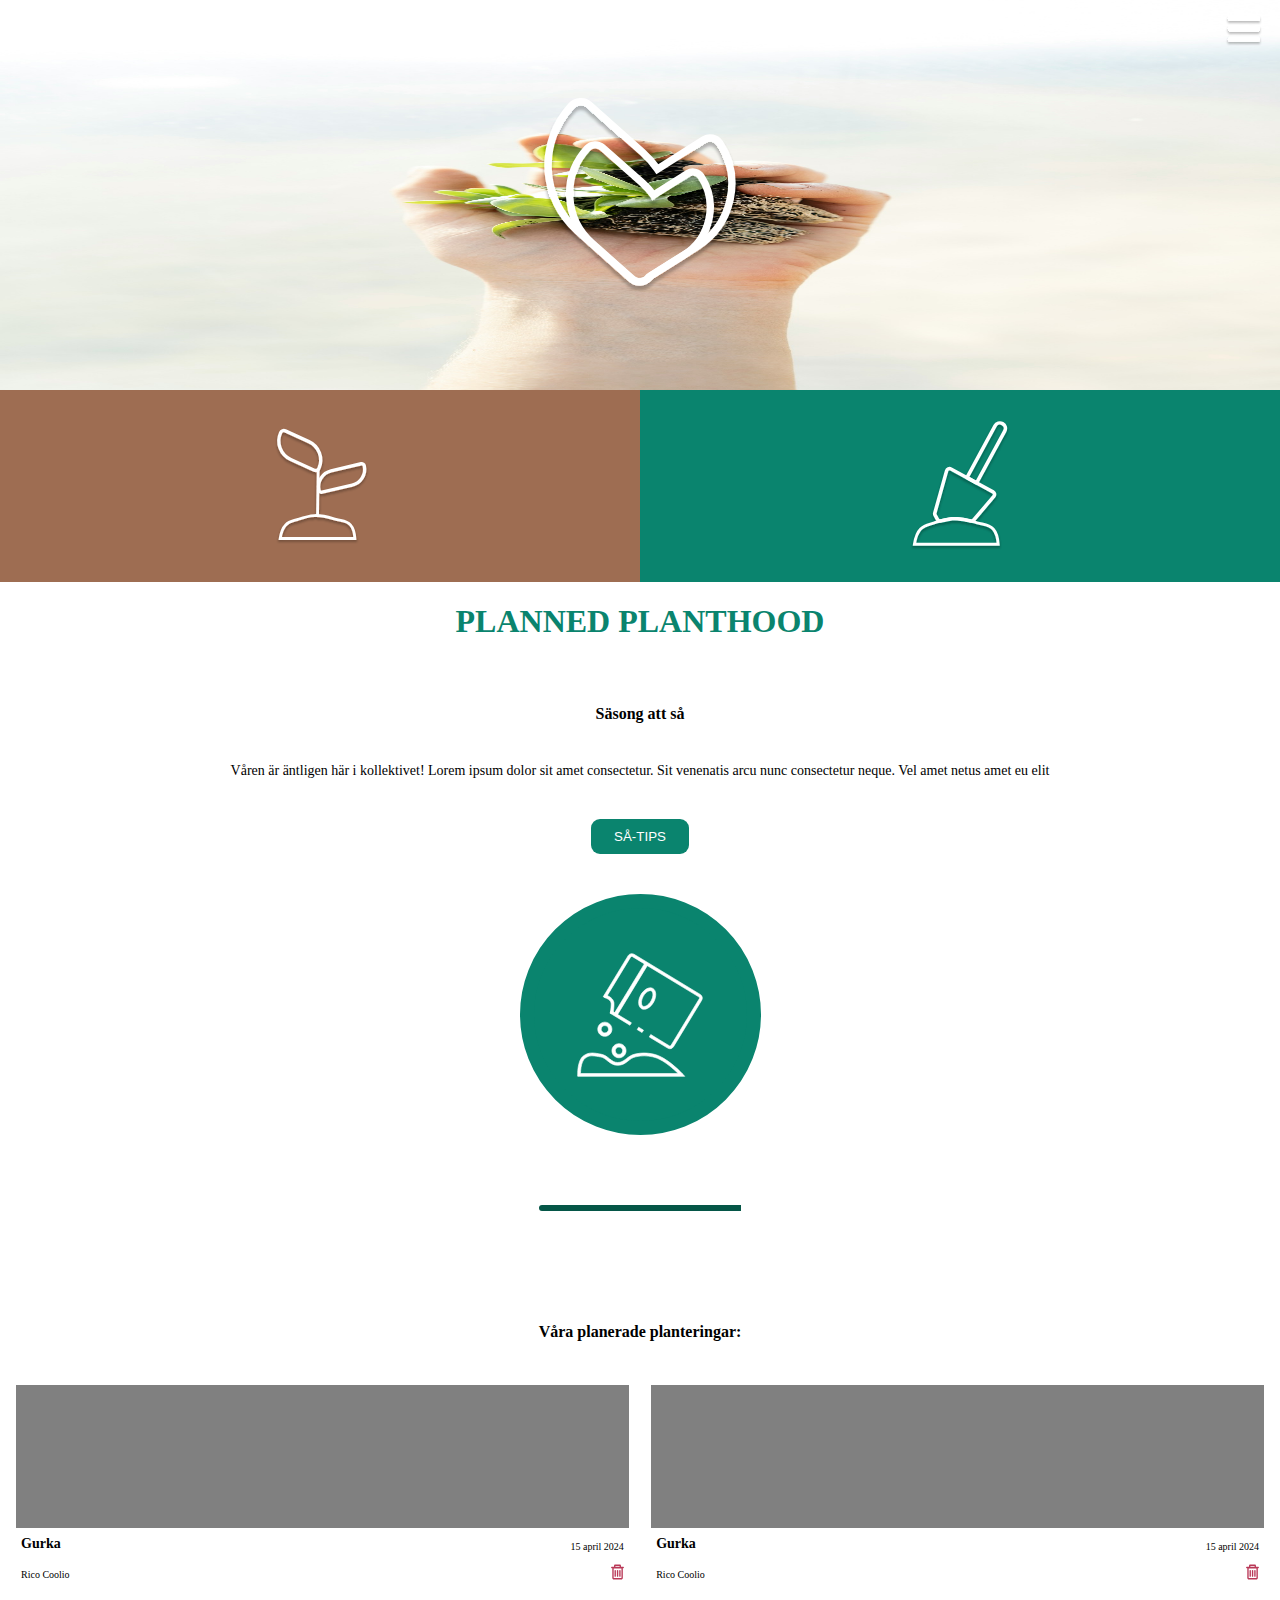
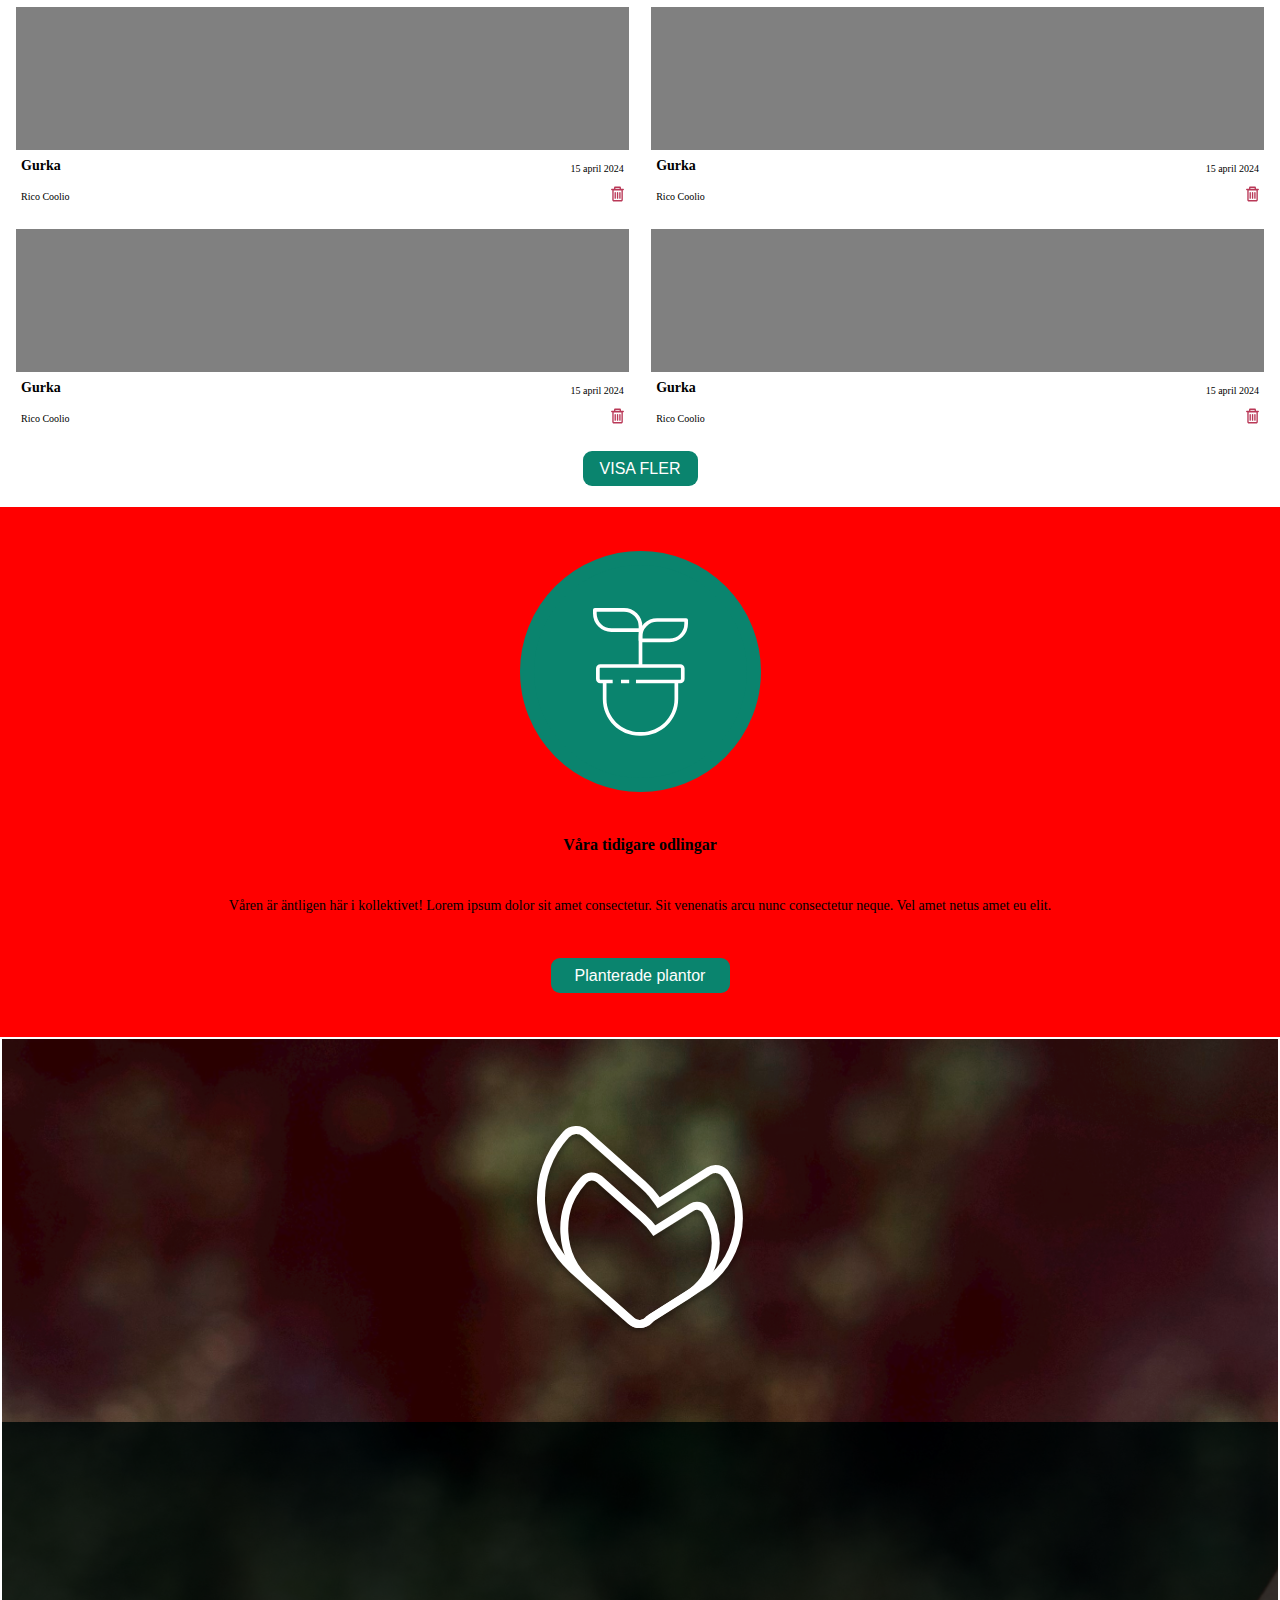
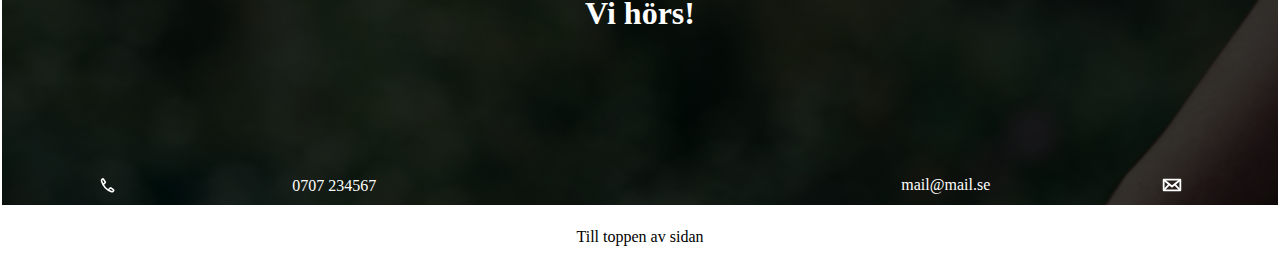
==== index.html @ 6e22413a "started mobile first" ====
<!DOCTYPE html>
<html lang="en">
  <head>
    <meta charset="UTF-8" />
    <meta name="viewport" content="width=device-width, initial-scale=1.0" />
    <link rel="stylesheet" href="styles.css" />
    <title>Planned Planthood</title>
  </head>
  <body>
    <!-- first section -->
    <header class="header">
      <section class="header__main-wrapper">
        <img
          class="header__main-img"
          src="/assets/images/zoe-schaeffer-PFbOZfKh07I-unsplash.jpg"
          alt=""
        />
        <img class="header__main-icon" src="/assets/icons/Logo.svg" alt="" />
        <nav class="header__mob">
          <img class="header__mob-icon" src="/assets/icons/burgir.svg" alt="" />
        </nav>
      </section>

      <!-- <nav class="header__mob">
        <img class="header__mob-icon" src="/assets/icons/burgir.svg" alt="" />
      </nav> -->

      <section class="header__seeding-wrapper">
        <img
          class="header__seeding-img"
          src="assets/icons/seedling.svg"
          alt=""
        />
      </section>
      <section class="header__dig-wrapper">
        <img class="header__dig-img" src="/assets/icons/dig.svg" alt="" />
      </section>
    </header>
    <!-- second section -->
    <section class="ideas">
      <h1 class="ideas__header-one">PLANNED PLANTHOOD</h1>
      <div class="ideas__wrapper">
        <h3 class="ideas__header-two">Säsong att så</h3>
        <p class="ideas__paragraph">
          Våren är äntligen här i kollektivet! Lorem ipsum dolor sit amet
          consectetur. Sit venenatis arcu nunc consectetur neque. Vel amet netus
          amet eu elit
        </p>
        <button class="ideas__btn">SÅ-TIPS</button>
        <div class="ideas__icon-wrapper">
          <img
            class="ideas__icon"
            src="/assets/icons/Vectorseedpackage.svg"
            alt=""
          />
        </div>
      </div>

      <div class="ideas__divider"></div>
    </section>
    <!-- third section -->
    <section class="gallery">
      <h2 class="gallery__header">Våra planerade planteringar:</h2>
      <div class="gallery__card one">
        <img class="gallery__card-img" src="" alt="" />
        <div class="gallery__info-wrapper">
          <h3 class="gallery__card-item">Gurka</h3>
          <p class="gallery__card-date">15 april 2024</p>
          <p class="gallery__card-name">Rico Coolio</p>
          <img
            class="gallery__card-icon"
            src="/assets/icons/Vector (Stroke).svg"
            alt=""
          />
        </div>
      </div>
      <div class="gallery__card two">
        <img class="gallery__card-img" src="" alt="" />
        <div class="gallery__info-wrapper">
          <h3 class="gallery__card-item">Gurka</h3>
          <p class="gallery__card-date">15 april 2024</p>
          <p class="gallery__card-name">Rico Coolio</p>
          <img
            class="gallery__card-icon"
            src="/assets/icons/Vector (Stroke).svg"
            alt=""
          />
        </div>
      </div>
      <div class="gallery__card three">
        <img class="gallery__card-img" src="" alt="" />
        <div class="gallery__info-wrapper">
          <h3 class="gallery__card-item">Gurka</h3>
          <p class="gallery__card-date">15 april 2024</p>
          <p class="gallery__card-name">Rico Coolio</p>
          <img
            class="gallery__card-icon"
            src="/assets/icons/Vector (Stroke).svg"
            alt=""
          />
        </div>
      </div>
      <div class="gallery__card four">
        <img class="gallery__card-img" src="" alt="" />
        <div class="gallery__info-wrapper">
          <h3 class="gallery__card-item">Gurka</h3>
          <p class="gallery__card-date">15 april 2024</p>
          <p class="gallery__card-name">Rico Coolio</p>
          <img
            class="gallery__card-icon"
            src="/assets/icons/Vector (Stroke).svg"
            alt=""
          />
        </div>
      </div>
      <div class="gallery__card five">
        <img class="gallery__card-img" src="" alt="" />
        <div class="gallery__info-wrapper">
          <h3 class="gallery__card-item">Gurka</h3>
          <p class="gallery__card-date">15 april 2024</p>
          <p class="gallery__card-name">Rico Coolio</p>
          <img
            class="gallery__card-icon"
            src="/assets/icons/Vector (Stroke).svg"
            alt=""
          />
        </div>
      </div>
      <div class="gallery__card six">
        <img class="gallery__card-img" src="" alt="" />
        <div class="gallery__info-wrapper">
          <h3 class="gallery__card-item">Gurka</h3>
          <p class="gallery__card-date">15 april 2024</p>
          <p class="gallery__card-name">Rico Coolio</p>
          <img
            class="gallery__card-icon"
            src="/assets/icons/Vector (Stroke).svg"
            alt=""
          />
        </div>
      </div>
      <button class="gallery__btn">VISA FLER</button>
    </section>

    <!-- fourth section -->
    <section class="history">
      <div class="history_icon-wrapper">
        <img class="history__icon" src="/assets/icons/plant.svg" alt="" />
      </div>
      <h3 class="history__header">Våra tidigare odlingar</h3>
      <p class="history__paragraph">
        Våren är äntligen här i kollektivet! Lorem ipsum dolor sit amet
        consectetur. Sit venenatis arcu nunc consectetur neque. Vel amet netus
        amet eu elit.
      </p>
      <button class="history__btn">Planterade plantor</button>
    </section>

    <!-- fifth section -->
    <section class="footer">
      <div class="footer__wrapper">
        <div class="footer__big-icon">
          <img src="/assets/icons/Logo.svg" alt="" />
        </div>
        <div class="footer__text-wrapper">
          <h1 class="footer__text">Vi hörs!</h1>
          <div class="footer__phone-wrapper">
            <img
              class="footer__phone-icon"
              src="/assets/icons/telephone.svg"
              alt=""
            />0707 234567
          </div>
          <div class="footer__mail-wrapper">
            mail@mail.se
            <img
              class="footer__mail-icon"
              src="/assets/icons/envelope (1).svg"
              alt=""
            />
          </div>
        </div>
      </div>
      <div class="footer__link-wrapper">
        <a class="footer__link" href="">Till toppen av sidan</a>
      </div>
    </section>
  </body>
</html>
---- styles.css ----
/* fixa alt till bilder */
/* ocksp shadows */
/* font fam */

* {
  box-sizing: border-box;
  padding: 0;
  margin: 0;
}
body {
  /* width: 100vw; */
  /* height: 10000px; */
}

.header {
  display: grid;
  grid-template-columns: repeat(4, 1fr);
  grid-template-rows: 390px auto;
  height: 582px;
}
.header__main-wrapper {
  grid-column: 1/5;
  grid-row: 1/2;
  display: grid;
  grid-template-columns: repeat(4, 1fr);
  grid-template-rows: repeat(4, 1fr);
}
.header__main-img {
  /* fixa bilden sen */
  grid-column: 1/5;
  grid-row: 1/5;
  height: 100%;
  width: 100%;
}
.header__main-icon {
  grid-column: 2/4;
  grid-row: 2/4;
  width: 100%;
  height: 100%;
}
.header__mob {
  grid-column: 4/5;
  grid-row: 1/2;
  justify-self: end;
  padding: 1rem;
}
.header__mob-icon {
  height: 30px;
  width: 40px;
}
.header__seeding-wrapper {
  grid-column: 1/3;
  grid-row: 2/3;
  background-color: #9e6d52;
  display: grid;
  place-items: center;
}
.header__dig-wrapper {
  grid-column: 3/5;
  grid-row: 2/3;
  background-color: #0a846e;
  display: grid;
  place-items: center;
}
.header__seeding-img,
.header__dig-img {
  width: 100px;
  height: 130px;
}
/* section 2 */

.ideas {
  height: 700px;
  background-color: white;
}
.ideas__wrapper {
  height: 570px;
  /* background-color: rebeccapurple; */
  display: flex;
  flex-direction: column;
  align-items: center;
  justify-content: space-evenly;
  padding: 30px 16px;
}
.ideas__header-one {
  margin-top: 25px;
  text-align: center;
  color: #0a846e;
  line-height: 28.2px;
}
.ideas__header-two {
  font-size: 16px;
}
.ideas__paragraph {
  font-size: 14px;
}
.ideas__btn {
  width: 98px;
  height: 35px;
  border-radius: 9px;
  color: white;
  background-color: #0a846e;
  border: none;
}
.ideas__icon-wrapper {
  margin: 0 auto;
  display: flex;
  justify-content: center;
  align-items: center;
  width: 241px;
  height: 241px;
  border-radius: 239px;
  background-color: #0a846e;
  border: 14px solid #0a846e;
}
.ideas__icon {
  width: 126px;
  height: 124px;
}
.ideas__divider {
  width: 202px;
  border: 3px solid #055647;
  margin: auto;
  border-top-left-radius: 10px;
  border-bottom-left-radius: 10px;
}
/* third section */
.gallery {
  padding: 1rem;
  height: 800px;
  display: grid;
  gap: 1.4rem;
  grid-template-columns: repeat(2, 1fr);
  grid-template-rows: 0.2fr repeat(3, 1fr) 0.2fr;
}
.gallery__header {
  font-size: 16px;
  justify-self: center;
  grid-column: 1/3;
  grid-row: 1/2;
}
.gallery__card {
  display: grid;
  grid-template-columns: repeat(2, 1fr);
  grid-template-rows: 1fr 0.2fr 0.2fr;
}
.gallery__info-wrapper {
  padding: 5px;
  grid-column: 1/3;
  grid-row: 2/4;
  display: grid;
  grid-template-columns: repeat(2, 1fr);
  grid-template-rows: 0.2fr 0.2fr;
}
.gallery__card-img {
  background-color: grey;
  grid-column: 1/3;
  grid-row: 1/2;
}
.gallery__card-item {
  display: grid;
  font-size: 14px;
  grid-column: 1/2;
  grid-row: 2/3;
  align-items: end;
}
.gallery__card-date {
  display: grid;
  font-size: 10px;
  grid-column: 2/3;
  grid-row: 2/3;
  justify-content: end;
  align-items: end;
}
.gallery__card-name {
  display: grid;
  grid-column: 1/2;
  grid-row: 3/4;
  font-size: 10px;
  align-items: end;
}
.gallery__card-icon {
  place-self: end;
  display: grid;
  grid-column: 2/3;
  grid-row: 3/4;
  width: 13px;
  height: 16px;
}
.one {
  grid-column: 1/2;
  grid-row: 2/3;
}
.two {
  grid-row: 2/3;
  grid-column: auto / span 1;
}
.three {
  grid-column: auto / span 1;
  grid-row: 3/4;
}
.four {
  grid-column: auto / span 1;
  grid-row: 3/4;
}
.five {
  grid-column: auto / span 1;
  grid-row: 4/5;
}
.six {
  grid-column: auto / span 1;
  grid-row: 4/5;
}
.gallery__btn {
  grid-column: auto / span 2;
  font-size: 16px;
  width: 115px;
  height: 35px;
  justify-self: center;
  border-radius: 9px;
  border: none;
  color: white;
  background-color: #0a846e;
}
/* fourth section */
.history {
  height: 530px;
  display: flex;
  padding: 0px 15px;
  background-color: red;
  flex-direction: column;
  align-items: center;
  justify-content: space-evenly;
}
.history_icon-wrapper {
  margin: 0 auto;
  display: flex;
  justify-content: center;
  align-items: center;
  width: 241px;
  height: 241px;
  border-radius: 239px;
  background-color: #0a846e;
  border: 14px solid #0a846e;
}
.history__icon {
  width: 95px;
  height: 132px;
}
.history__header {
  font-size: 16px;
}
.history__paragraph {
  font-size: 14px;
}
.history__btn {
  width: 179px;
  height: 35px;
  border-radius: 9px;
  color: white;
  border: none;
  font-size: 16px;
  background-color: #0a846e;
}
/* fifth section */
.footer {
  height: 770px;
  /* background-size: contain; */
  background-size: cover;
  background-repeat: no-repeat;
  background-image: url(/assets/images/hand.avif);
}
.footer__wrapper {
  border: 2px solid white;
  height: 100%;
}
.footer__big-icon {
  height: 50%;
  display: flex;
  justify-content: center;
  align-items: center;
  background-color: rgba(255, 0, 0, 0.164);
}
.footer__text-wrapper {
  height: 50%;
  display: grid;
  grid-template-columns: 1fr 0.7fr 1fr;
  grid-template-rows: repeat(3, 1fr);
  background-color: #000000c9;
}
.footer__text {
  color: white;
  grid-column: 2/3;
  grid-row: 2/3;
  place-self: center;
}
.footer__phone-wrapper {
  padding: 10px;
  color: white;
  grid-column: 1/2;
  grid-row: 3/4;
  align-self: end;
  display: flex;
  align-items: center;
  justify-content: space-around;
}
.footer__mail-wrapper {
  padding: 10px;
  color: white;
  display: flex;
  align-items: center;

  justify-content: space-around;
  grid-column: 3/4;
  grid-row: 3/4;
  align-self: end;
}
.footer__phone-icon {
  width: 15px;
  height: 15px;
}
.footer__mail-icon {
  width: 20px;
  height: 20px;
}

.footer__link-wrapper {
  height: 60px;
  display: flex;
  justify-content: center;
  align-items: center;
}

.footer__link {
  text-decoration: none;
  color: black;
}
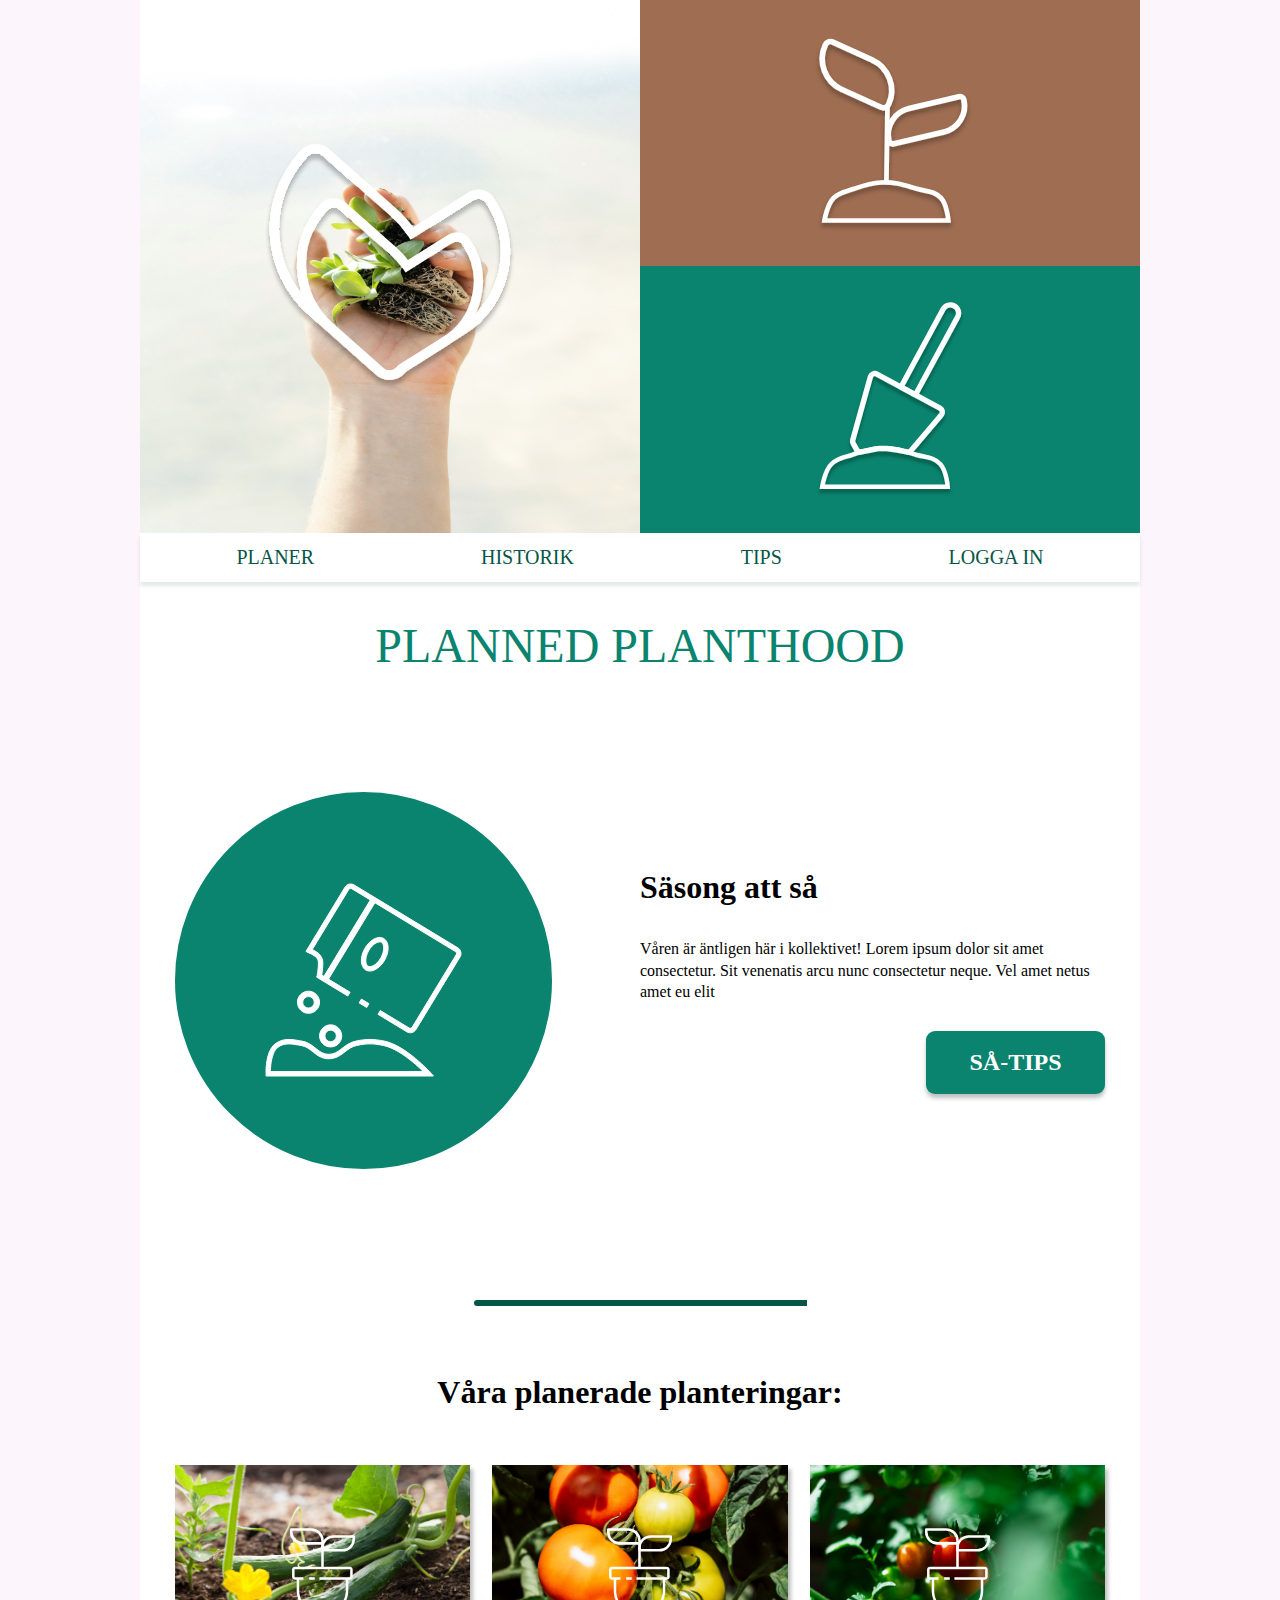
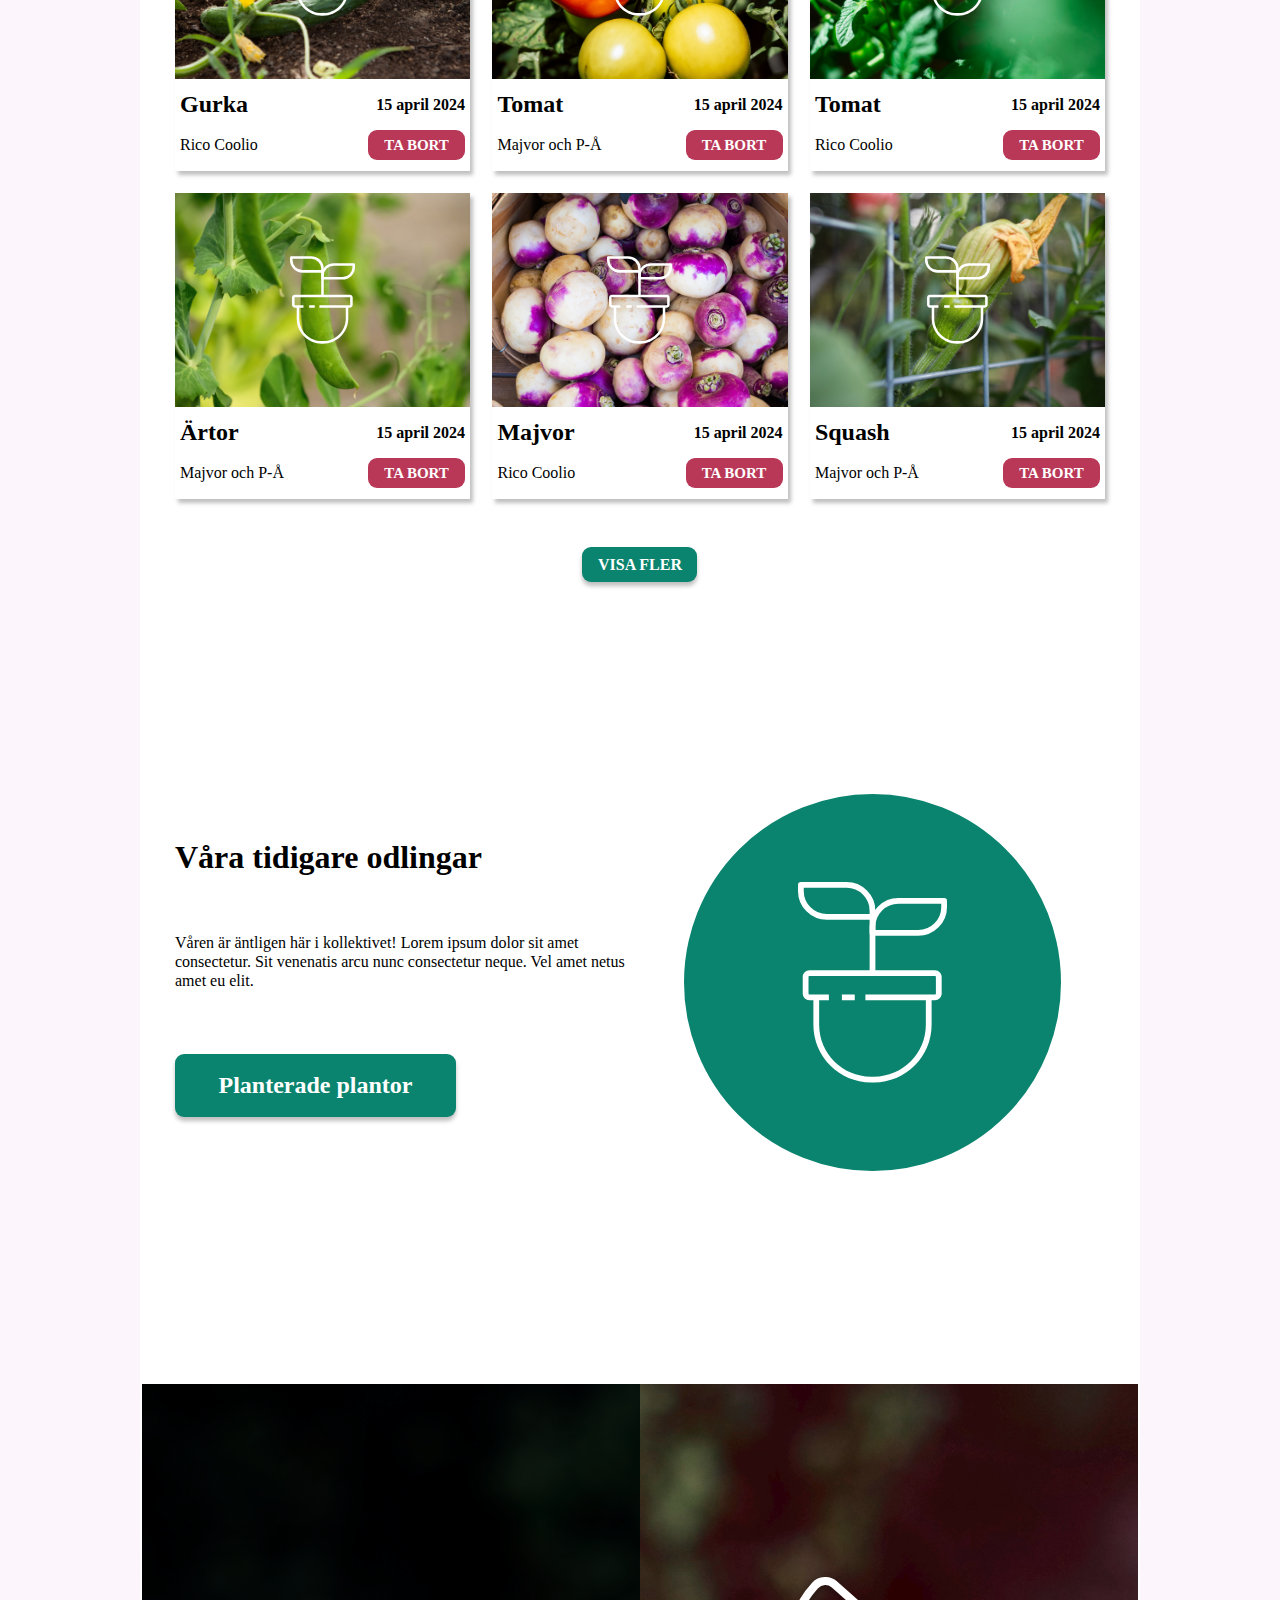
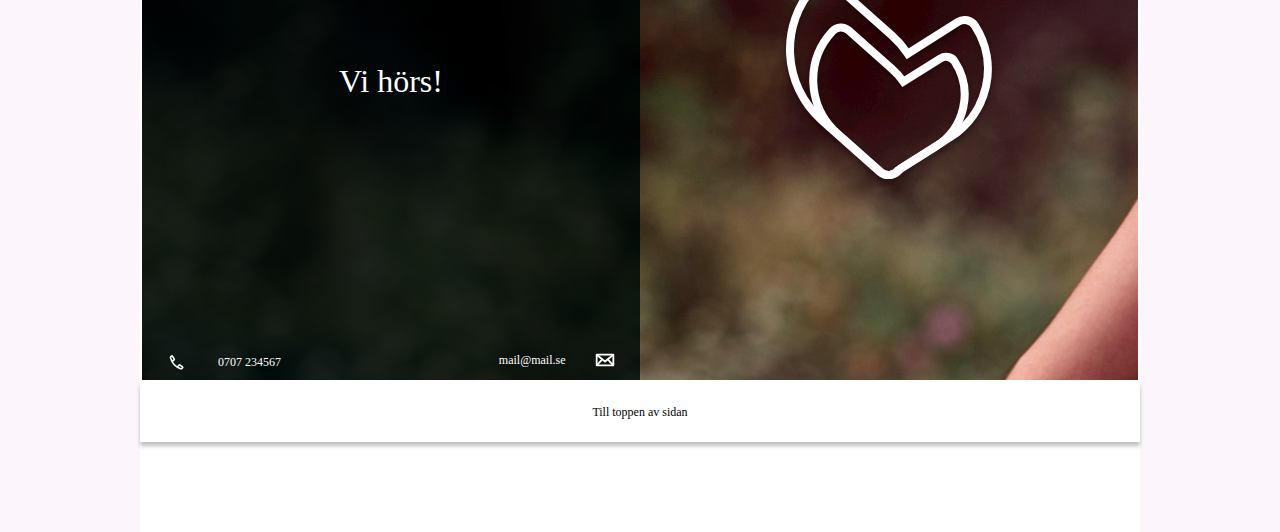
==== commit 275705c4: "did some changes and fixed some font etc" ====
--- a/index.html
+++ b/index.html
@@ -7,183 +7,307 @@
     <title>Planned Planthood</title>
   </head>
   <body>
-    <!-- first section -->
-    <header class="header">
-      <section class="header__main-wrapper">
-        <img
-          class="header__main-img"
-          src="/assets/images/zoe-schaeffer-PFbOZfKh07I-unsplash.jpg"
-          alt=""
-        />
-        <img class="header__main-icon" src="/assets/icons/Logo.svg" alt="" />
-        <nav class="header__mob">
-          <img class="header__mob-icon" src="/assets/icons/burgir.svg" alt="" />
+    <div class="wrapper">
+      <!-- first section -->
+      <header class="header">
+        <section class="header__main-wrapper">
+          <img
+            class="header__main-img"
+            src="/assets/images/zoe-schaeffer-PFbOZfKh07I-unsplash.jpg"
+            alt="hand"
+          />
+          <img
+            class="header__main-icon"
+            src="/assets/icons/Logo.svg"
+            alt="logo"
+          />
+          <nav class="header__mob">
+            <img
+              class="header__mob-icon"
+              src="/assets/icons/burgir.svg"
+              alt="hamburger"
+            />
+          </nav>
+        </section>
+
+        <section class="header__seeding-wrapper">
+          <img
+            class="header__seeding-img"
+            src="assets/icons/seedling.svg"
+            alt="seeding-icon"
+          />
+        </section>
+        <section class="header__dig-wrapper">
+          <img
+            class="header__dig-img"
+            src="/assets/icons/dig.svg"
+            alt="dig-icon"
+          />
+        </section>
+        <nav class="header__large-nav">
+          <ul class="header__large-nav-list">
+            <li class="header__large-list-item">
+              <a class="header__large-link" href="">PLANER</a>
+            </li>
+          </ul>
+          <ul class="header__large-nav-list">
+            <li class="header__large-list-item">
+              <a class="header__large-link" href="">HISTORIK</a>
+            </li>
+          </ul>
+          <ul class="header__large-nav-list">
+            <li class="header__large-list-item">
+              <a class="header__large-link" href="">TIPS</a>
+            </li>
+          </ul>
+          <ul class="header__large-nav-list">
+            <li class="header__large-list-item">
+              <a class="header__large-link" href="">LOGGA IN</a>
+            </li>
+          </ul>
         </nav>
+      </header>
+      <!-- second section -->
+      <section class="ideas">
+        <h1 class="ideas__header-one">PLANNED PLANTHOOD</h1>
+        <div class="ideas__wrapper">
+          <div class="ideas__content-wrapper">
+            <h3 class="ideas__header-two">Säsong att så</h3>
+            <p class="ideas__paragraph">
+              Våren är äntligen här i kollektivet! Lorem ipsum dolor sit amet
+              consectetur. Sit venenatis arcu nunc consectetur neque. Vel amet
+              netus amet eu elit
+            </p>
+            <button class="ideas__btn">SÅ-TIPS</button>
+          </div>
+
+          <figure class="ideas__icon-wrapper">
+            <img
+              class="ideas__icon"
+              src="/assets/icons/Vectorseedpackage.svg"
+              alt="seeding-icon"
+            />
+          </figure>
+        </div>
+
+        <div class="ideas__divider"></div>
       </section>
-
-      <!-- <nav class="header__mob">
-        <img class="header__mob-icon" src="/assets/icons/burgir.svg" alt="" />
-      </nav> -->
-
-      <section class="header__seeding-wrapper">
-        <img
-          class="header__seeding-img"
-          src="assets/icons/seedling.svg"
-          alt=""
-        />
+      <!-- third section -->
+      <section class="gallery">
+        <h2 class="gallery__header">Våra planerade planteringar:</h2>
+        <div class="gallery__card one">
+          <figure class="gallery__card-img-wrapper">
+            <img
+              class="gallery__overlay"
+              src="/assets/icons/plant.svg"
+              alt="overlay-icon"
+            />
+          </figure>
+
+          <div class="gallery__info-container">
+            <div class="gallery__top-section-wrapper">
+              <h3 class="gallery__card-item">Gurka</h3>
+              <p class="gallery__card-date">15 april 2024</p>
+            </div>
+            <div class="gallery__lower-section-wrapper">
+              <p class="gallery__card-name">Rico Coolio</p>
+              <img
+                class="gallery__card-icon"
+                src="/assets/icons/Vector (Stroke).svg"
+                alt="trash"
+              />
+              <button class="gallery__btn-trash">TA BORT</button>
+            </div>
+          </div>
+        </div>
+        <div class="gallery__card two">
+          <figure
+            class="gallery__card-img-wrapper gallery__card-img-wrapper--tomater"
+          >
+            <img
+              class="gallery__overlay"
+              src="/assets/icons/plant.svg"
+              alt="overlay-icon"
+            />
+          </figure>
+
+          <div class="gallery__info-container">
+            <div class="gallery__top-section-wrapper">
+              <h3 class="gallery__card-item">Tomat</h3>
+              <p class="gallery__card-date">15 april 2024</p>
+            </div>
+            <div class="gallery__lower-section-wrapper">
+              <p class="gallery__card-name">Majvor och P-Å</p>
+              <img
+                class="gallery__card-icon"
+                src="/assets/icons/Vector (Stroke).svg"
+                alt="trash"
+              />
+              <button class="gallery__btn-trash">TA BORT</button>
+            </div>
+          </div>
+        </div>
+        <div class="gallery__card three">
+          <figure
+            class="gallery__card-img-wrapper gallery__card-img-wrapper--cherry"
+          >
+            <img
+              class="gallery__overlay"
+              src="/assets/icons/plant.svg"
+              alt="overlay-icon"
+            />
+          </figure>
+
+          <div class="gallery__info-container">
+            <div class="gallery__top-section-wrapper">
+              <h3 class="gallery__card-item">Tomat</h3>
+              <p class="gallery__card-date">15 april 2024</p>
+            </div>
+            <div class="gallery__lower-section-wrapper">
+              <p class="gallery__card-name">Rico Coolio</p>
+              <img
+                class="gallery__card-icon"
+                src="/assets/icons/Vector (Stroke).svg"
+                alt="trash"
+              />
+              <button class="gallery__btn-trash">TA BORT</button>
+            </div>
+          </div>
+        </div>
+        <div class="gallery__card four">
+          <figure
+            class="gallery__card-img-wrapper gallery__card-img-wrapper--ärtor"
+          >
+            <img
+              class="gallery__overlay"
+              src="/assets/icons/plant.svg"
+              alt="overlay-icon"
+            />
+          </figure>
+
+          <div class="gallery__info-container">
+            <div class="gallery__top-section-wrapper">
+              <h3 class="gallery__card-item">Ärtor</h3>
+              <p class="gallery__card-date">15 april 2024</p>
+            </div>
+            <div class="gallery__lower-section-wrapper">
+              <p class="gallery__card-name">Majvor och P-Å</p>
+              <img
+                class="gallery__card-icon"
+                src="/assets/icons/Vector (Stroke).svg"
+                alt="trash"
+              />
+              <button class="gallery__btn-trash">TA BORT</button>
+            </div>
+          </div>
+        </div>
+        <div class="gallery__card five">
+          <figure
+            class="gallery__card-img-wrapper gallery__card-img-wrapper--majrova"
+          >
+            <img
+              class="gallery__overlay"
+              src="/assets/icons/plant.svg"
+              alt="overlay-icon"
+            />
+          </figure>
+
+          <div class="gallery__info-container">
+            <div class="gallery__top-section-wrapper">
+              <h3 class="gallery__card-item">Majvor</h3>
+              <p class="gallery__card-date">15 april 2024</p>
+            </div>
+            <div class="gallery__lower-section-wrapper">
+              <p class="gallery__card-name">Rico Coolio</p>
+              <img
+                class="gallery__card-icon"
+                src="/assets/icons/Vector (Stroke).svg"
+                alt="trash"
+              />
+              <button class="gallery__btn-trash">TA BORT</button>
+            </div>
+          </div>
+        </div>
+        <div class="gallery__card six">
+          <figure
+            class="gallery__card-img-wrapper gallery__card-img-wrapper--squash"
+          >
+            <img
+              class="gallery__overlay"
+              src="/assets/icons/plant.svg"
+              alt="overlay-icon"
+            />
+          </figure>
+
+          <div class="gallery__info-container">
+            <div class="gallery__top-section-wrapper">
+              <h3 class="gallery__card-item">Squash</h3>
+              <p class="gallery__card-date">15 april 2024</p>
+            </div>
+            <div class="gallery__lower-section-wrapper">
+              <p class="gallery__card-name">Majvor och P-Å</p>
+              <img
+                class="gallery__card-icon"
+                src="/assets/icons/Vector (Stroke).svg"
+                alt="trash"
+              />
+              <button class="gallery__btn-trash">TA BORT</button>
+            </div>
+          </div>
+        </div>
+
+        <button class="gallery__btn">VISA FLER</button>
       </section>
-      <section class="header__dig-wrapper">
-        <img class="header__dig-img" src="/assets/icons/dig.svg" alt="" />
+
+      <!-- fourth section -->
+      <section class="history">
+        <div class="history_icon-wrapper">
+          <img
+            class="history__icon"
+            src="/assets/icons/plant.svg"
+            alt="plant-icon"
+          />
+        </div>
+        <div class="history__content-wrapper">
+          <h3 class="history__header">Våra tidigare odlingar</h3>
+          <p class="history__paragraph">
+            Våren är äntligen här i kollektivet! Lorem ipsum dolor sit amet
+            consectetur. Sit venenatis arcu nunc consectetur neque. Vel amet
+            netus amet eu elit.
+          </p>
+          <button class="history__btn">Planterade plantor</button>
+        </div>
       </section>
-    </header>
-    <!-- second section -->
-    <section class="ideas">
-      <h1 class="ideas__header-one">PLANNED PLANTHOOD</h1>
-      <div class="ideas__wrapper">
-        <h3 class="ideas__header-two">Säsong att så</h3>
-        <p class="ideas__paragraph">
-          Våren är äntligen här i kollektivet! Lorem ipsum dolor sit amet
-          consectetur. Sit venenatis arcu nunc consectetur neque. Vel amet netus
-          amet eu elit
-        </p>
-        <button class="ideas__btn">SÅ-TIPS</button>
-        <div class="ideas__icon-wrapper">
-          <img
-            class="ideas__icon"
-            src="/assets/icons/Vectorseedpackage.svg"
-            alt=""
-          />
-        </div>
-      </div>
-
-      <div class="ideas__divider"></div>
-    </section>
-    <!-- third section -->
-    <section class="gallery">
-      <h2 class="gallery__header">Våra planerade planteringar:</h2>
-      <div class="gallery__card one">
-        <img class="gallery__card-img" src="" alt="" />
-        <div class="gallery__info-wrapper">
-          <h3 class="gallery__card-item">Gurka</h3>
-          <p class="gallery__card-date">15 april 2024</p>
-          <p class="gallery__card-name">Rico Coolio</p>
-          <img
-            class="gallery__card-icon"
-            src="/assets/icons/Vector (Stroke).svg"
-            alt=""
-          />
-        </div>
-      </div>
-      <div class="gallery__card two">
-        <img class="gallery__card-img" src="" alt="" />
-        <div class="gallery__info-wrapper">
-          <h3 class="gallery__card-item">Gurka</h3>
-          <p class="gallery__card-date">15 april 2024</p>
-          <p class="gallery__card-name">Rico Coolio</p>
-          <img
-            class="gallery__card-icon"
-            src="/assets/icons/Vector (Stroke).svg"
-            alt=""
-          />
-        </div>
-      </div>
-      <div class="gallery__card three">
-        <img class="gallery__card-img" src="" alt="" />
-        <div class="gallery__info-wrapper">
-          <h3 class="gallery__card-item">Gurka</h3>
-          <p class="gallery__card-date">15 april 2024</p>
-          <p class="gallery__card-name">Rico Coolio</p>
-          <img
-            class="gallery__card-icon"
-            src="/assets/icons/Vector (Stroke).svg"
-            alt=""
-          />
-        </div>
-      </div>
-      <div class="gallery__card four">
-        <img class="gallery__card-img" src="" alt="" />
-        <div class="gallery__info-wrapper">
-          <h3 class="gallery__card-item">Gurka</h3>
-          <p class="gallery__card-date">15 april 2024</p>
-          <p class="gallery__card-name">Rico Coolio</p>
-          <img
-            class="gallery__card-icon"
-            src="/assets/icons/Vector (Stroke).svg"
-            alt=""
-          />
-        </div>
-      </div>
-      <div class="gallery__card five">
-        <img class="gallery__card-img" src="" alt="" />
-        <div class="gallery__info-wrapper">
-          <h3 class="gallery__card-item">Gurka</h3>
-          <p class="gallery__card-date">15 april 2024</p>
-          <p class="gallery__card-name">Rico Coolio</p>
-          <img
-            class="gallery__card-icon"
-            src="/assets/icons/Vector (Stroke).svg"
-            alt=""
-          />
-        </div>
-      </div>
-      <div class="gallery__card six">
-        <img class="gallery__card-img" src="" alt="" />
-        <div class="gallery__info-wrapper">
-          <h3 class="gallery__card-item">Gurka</h3>
-          <p class="gallery__card-date">15 april 2024</p>
-          <p class="gallery__card-name">Rico Coolio</p>
-          <img
-            class="gallery__card-icon"
-            src="/assets/icons/Vector (Stroke).svg"
-            alt=""
-          />
-        </div>
-      </div>
-      <button class="gallery__btn">VISA FLER</button>
-    </section>
-
-    <!-- fourth section -->
-    <section class="history">
-      <div class="history_icon-wrapper">
-        <img class="history__icon" src="/assets/icons/plant.svg" alt="" />
-      </div>
-      <h3 class="history__header">Våra tidigare odlingar</h3>
-      <p class="history__paragraph">
-        Våren är äntligen här i kollektivet! Lorem ipsum dolor sit amet
-        consectetur. Sit venenatis arcu nunc consectetur neque. Vel amet netus
-        amet eu elit.
-      </p>
-      <button class="history__btn">Planterade plantor</button>
-    </section>
-
-    <!-- fifth section -->
-    <section class="footer">
-      <div class="footer__wrapper">
-        <div class="footer__big-icon">
-          <img src="/assets/icons/Logo.svg" alt="" />
-        </div>
-        <div class="footer__text-wrapper">
-          <h1 class="footer__text">Vi hörs!</h1>
-          <div class="footer__phone-wrapper">
-            <img
-              class="footer__phone-icon"
-              src="/assets/icons/telephone.svg"
-              alt=""
-            />0707 234567
-          </div>
-          <div class="footer__mail-wrapper">
-            mail@mail.se
-            <img
-              class="footer__mail-icon"
-              src="/assets/icons/envelope (1).svg"
-              alt=""
-            />
-          </div>
-        </div>
-      </div>
-      <div class="footer__link-wrapper">
-        <a class="footer__link" href="">Till toppen av sidan</a>
-      </div>
-    </section>
+
+      <!-- fifth section -->
+      <section class="footer">
+        <div class="footer__wrapper">
+          <div class="footer__big-icon">
+            <img src="/assets/icons/Logo.svg" alt="logo" />
+          </div>
+          <div class="footer__text-wrapper">
+            <h1 class="footer__text">Vi hörs!</h1>
+            <div class="footer__phone-wrapper">
+              <img
+                class="footer__phone-icon"
+                src="/assets/icons/telephone.svg"
+                alt="phone"
+              />0707 234567
+            </div>
+            <div class="footer__mail-wrapper">
+              mail@mail.se
+              <img
+                class="footer__mail-icon"
+                src="/assets/icons/envelope (1).svg"
+                alt="envelope"
+              />
+            </div>
+          </div>
+        </div>
+        <div class="footer__link-wrapper">
+          <a class="footer__link" href="">Till toppen av sidan</a>
+        </div>
+      </section>
+    </div>
   </body>
 </html>
--- a/styles.css
+++ b/styles.css
@@ -1,6 +1,7 @@
 /* fixa alt till bilder */
 /* ocksp shadows */
 /* font fam */
+/* modifiers */
 
 * {
   box-sizing: border-box;
@@ -8,8 +9,13 @@
   margin: 0;
 }
 body {
-  /* width: 100vw; */
-  /* height: 10000px; */
+  background-color: rgba(252, 246, 252, 1);
+  display: flex;
+  justify-content: center;
+}
+.wrapper {
+  max-width: 1000px;
+  background-color: white;
 }
 
 .header {
@@ -23,7 +29,7 @@
   grid-row: 1/2;
   display: grid;
   grid-template-columns: repeat(4, 1fr);
-  grid-template-rows: repeat(4, 1fr);
+  grid-template-rows: repeat(3, 1fr) auto;
 }
 .header__main-img {
   /* fixa bilden sen */
@@ -34,7 +40,7 @@
 }
 .header__main-icon {
   grid-column: 2/4;
-  grid-row: 2/4;
+  grid-row: 2/3;
   width: 100%;
   height: 100%;
 }
@@ -67,32 +73,72 @@
   width: 100px;
   height: 130px;
 }
+.header__large-nav {
+  box-shadow: 0px 4px 4px 0px rgba(3, 56, 47, 0.11);
+  grid-column: 1/-1;
+  padding: 13px;
+  display: flex;
+  align-items: center;
+  justify-content: space-around;
+  display: none;
+  background-color: white;
+}
+.header__large-nav-list {
+  list-style: none;
+}
+.header__large-link {
+  text-decoration: none;
+  color: rgba(5, 86, 71, 1);
+  font-family: Maven Pro;
+  font-size: 20px;
+  font-weight: 500;
+  line-height: 23.5px;
+}
 /* section 2 */
 
 .ideas {
-  height: 700px;
+  width: 93%;
+  height: 800px;
+  margin: auto;
   background-color: white;
 }
+.ideas__header-one {
+  padding-top: 50px;
+  color: #0a846e;
+  font-family: Maven Pro;
+  font-size: 24px;
+  font-weight: 500;
+  line-height: 28.2px;
+  text-align: center;
+}
 .ideas__wrapper {
-  height: 570px;
-  /* background-color: rebeccapurple; */
+  height: 80%;
   display: flex;
   flex-direction: column;
   align-items: center;
   justify-content: space-evenly;
-  padding: 30px 16px;
-}
-.ideas__header-one {
-  margin-top: 25px;
+}
+.ideas__content-wrapper {
+  height: 50%;
+  display: flex;
+  flex-direction: column;
+  align-items: center;
+  justify-content: space-around;
+}
+
+.ideas__header-two {
+  font-family: Open Sans;
+  font-size: 16px;
+  font-weight: 700;
+  line-height: 21.79px;
   text-align: center;
-  color: #0a846e;
-  line-height: 28.2px;
-}
-.ideas__header-two {
-  font-size: 16px;
 }
 .ideas__paragraph {
+  font-family: Open Sans;
   font-size: 14px;
+  font-weight: 400;
+  line-height: 19.07px;
+  text-align: center;
 }
 .ideas__btn {
   width: 98px;
@@ -101,9 +147,14 @@
   color: white;
   background-color: #0a846e;
   border: none;
+  box-shadow: 0px 4px 4px 0px rgba(0, 0, 0, 0.25);
+  font-family: Open Sans;
+  font-size: 16px;
+  font-weight: 700;
+  line-height: 21.79px;
+  text-align: center;
 }
 .ideas__icon-wrapper {
-  margin: 0 auto;
   display: flex;
   justify-content: center;
   align-items: center;
@@ -126,66 +177,94 @@
 }
 /* third section */
 .gallery {
-  padding: 1rem;
+  background-color: white;
+  width: 93%;
+  margin: auto;
   height: 800px;
   display: grid;
   gap: 1.4rem;
   grid-template-columns: repeat(2, 1fr);
-  grid-template-rows: 0.2fr repeat(3, 1fr) 0.2fr;
+  grid-template-rows: 0.2fr 1.5fr 1.5fr 1.5fr 0.2fr;
 }
 .gallery__header {
   font-size: 16px;
   justify-self: center;
   grid-column: 1/3;
   grid-row: 1/2;
+  font-family: Open Sans;
+  font-weight: 600;
+  line-height: 21.79px;
 }
 .gallery__card {
-  display: grid;
-  grid-template-columns: repeat(2, 1fr);
-  grid-template-rows: 1fr 0.2fr 0.2fr;
-}
-.gallery__info-wrapper {
+  box-shadow: 3px 4px 4px 0px rgba(0, 0, 0, 0.25);
+}
+
+.gallery__card-img-wrapper {
+  background-image: url(/assets/images/gurka.avif);
+  background-repeat: no-repeat;
+  background-size: cover;
+  background-position: center;
+  display: flex;
+  justify-content: center;
+  align-items: center;
+  width: 100%;
+  height: 70%;
+}
+.gallery__overlay {
+  width: 65px;
+  height: 90px;
+}
+
+.gallery__info-container {
   padding: 5px;
-  grid-column: 1/3;
-  grid-row: 2/4;
-  display: grid;
-  grid-template-columns: repeat(2, 1fr);
-  grid-template-rows: 0.2fr 0.2fr;
-}
-.gallery__card-img {
-  background-color: grey;
-  grid-column: 1/3;
-  grid-row: 1/2;
+  height: 30%;
+}
+.gallery__top-section-wrapper {
+  height: 50%;
+  display: flex;
+  align-items: center;
+  justify-content: space-between;
+}
+.gallery__lower-section-wrapper {
+  display: flex;
+  height: 50%;
+  align-items: center;
+  justify-content: space-between;
 }
 .gallery__card-item {
-  display: grid;
+  font-family: Lato;
   font-size: 14px;
-  grid-column: 1/2;
-  grid-row: 2/3;
-  align-items: end;
+  font-weight: 600;
+  line-height: 16.8px;
 }
 .gallery__card-date {
-  display: grid;
+  font-family: Open Sans;
   font-size: 10px;
-  grid-column: 2/3;
-  grid-row: 2/3;
-  justify-content: end;
-  align-items: end;
+  font-weight: 700;
+  line-height: 13.62px;
 }
 .gallery__card-name {
-  display: grid;
-  grid-column: 1/2;
-  grid-row: 3/4;
+  font-family: Lato;
   font-size: 10px;
-  align-items: end;
+  font-weight: 300;
+  line-height: 12px;
 }
 .gallery__card-icon {
-  place-self: end;
-  display: grid;
-  grid-column: 2/3;
-  grid-row: 3/4;
   width: 13px;
   height: 16px;
+}
+.gallery__btn-trash {
+  width: 97px;
+  height: 30px;
+  border: none;
+  color: white;
+  border-radius: 9px;
+  font-family: Open Sans;
+  font-size: 15px;
+  font-weight: 700;
+  line-height: 20.43px;
+  background-color: rgba(185, 56, 87, 1);
+  display: none;
 }
 .one {
   grid-column: 1/2;
@@ -195,25 +274,39 @@
   grid-row: 2/3;
   grid-column: auto / span 1;
 }
+.gallery__card-img-wrapper--tomater {
+  background-image: url(/assets/images/tomat.avif);
+}
 .three {
   grid-column: auto / span 1;
   grid-row: 3/4;
 }
+.gallery__card-img-wrapper--cherry {
+  background-image: url(/assets/images/mindretomater.avif);
+}
 .four {
   grid-column: auto / span 1;
   grid-row: 3/4;
 }
+.gallery__card-img-wrapper--ärtor {
+  background-image: url(/assets/images/sockerärtor.avif);
+}
 .five {
   grid-column: auto / span 1;
   grid-row: 4/5;
 }
+.gallery__card-img-wrapper--majrova {
+  background-image: url(/assets/images/majrova.avif);
+}
 .six {
   grid-column: auto / span 1;
   grid-row: 4/5;
 }
+.gallery__card-img-wrapper--squash {
+  background-image: url(/assets/images/squash.avif);
+}
 .gallery__btn {
   grid-column: auto / span 2;
-  font-size: 16px;
   width: 115px;
   height: 35px;
   justify-self: center;
@@ -221,13 +314,18 @@
   border: none;
   color: white;
   background-color: #0a846e;
+  box-shadow: 0px 4px 4px 0px rgba(0, 0, 0, 0.25);
+  font-family: Open Sans;
+  font-size: 16px;
+  font-weight: 700;
+  line-height: 21.79px;
 }
 /* fourth section */
 .history {
-  height: 530px;
-  display: flex;
-  padding: 0px 15px;
-  background-color: red;
+  width: 93%;
+  margin: auto;
+  height: 800px;
+  display: flex;
   flex-direction: column;
   align-items: center;
   justify-content: space-evenly;
@@ -247,11 +345,24 @@
   width: 95px;
   height: 132px;
 }
+.history__content-wrapper {
+  height: 50%;
+  display: flex;
+  flex-direction: column;
+  align-items: center;
+  justify-content: space-evenly;
+}
 .history__header {
+  font-family: Open Sans;
   font-size: 16px;
+  font-weight: 700;
+  line-height: 21.79px;
 }
 .history__paragraph {
+  font-family: Open Sans;
   font-size: 14px;
+  font-weight: 400;
+  line-height: 19.07px;
 }
 .history__btn {
   width: 179px;
@@ -259,13 +370,16 @@
   border-radius: 9px;
   color: white;
   border: none;
+  background-color: #0a846e;
+  box-shadow: 0px 4px 4px 0px rgba(0, 0, 0, 0.25);
+  font-family: Open Sans;
   font-size: 16px;
-  background-color: #0a846e;
+  font-weight: 700;
+  line-height: 21.79px;
 }
 /* fifth section */
 .footer {
-  height: 770px;
-  /* background-size: contain; */
+  height: 600px;
   background-size: cover;
   background-repeat: no-repeat;
   background-image: url(/assets/images/hand.avif);
@@ -284,15 +398,19 @@
 .footer__text-wrapper {
   height: 50%;
   display: grid;
-  grid-template-columns: 1fr 0.7fr 1fr;
+  grid-template-columns: 1fr 1fr 1fr;
   grid-template-rows: repeat(3, 1fr);
   background-color: #000000c9;
 }
 .footer__text {
+  font-size: 32px;
   color: white;
   grid-column: 2/3;
   grid-row: 2/3;
   place-self: center;
+  font-family: Maven Pro;
+  font-weight: 500;
+  line-height: 37.6px;
 }
 .footer__phone-wrapper {
   padding: 10px;
@@ -303,17 +421,25 @@
   display: flex;
   align-items: center;
   justify-content: space-around;
+  font-family: Maven Pro;
+  font-size: 12px;
+  font-weight: 400;
+  line-height: 14.1px;
 }
 .footer__mail-wrapper {
   padding: 10px;
   color: white;
   display: flex;
   align-items: center;
-
   justify-content: space-around;
   grid-column: 3/4;
   grid-row: 3/4;
   align-self: end;
+
+  font-family: Maven Pro;
+  font-size: 12px;
+  font-weight: 400;
+  line-height: 14.1px;
 }
 .footer__phone-icon {
   width: 15px;
@@ -329,9 +455,203 @@
   display: flex;
   justify-content: center;
   align-items: center;
+  box-shadow: 0px 4px 4px 0px rgba(0, 0, 0, 0.25);
 }
 
 .footer__link {
   text-decoration: none;
   color: black;
-}
+  font-family: Open Sans;
+  font-size: 12px;
+  font-weight: 400;
+  line-height: 16.34px;
+  text-align: left;
+}
+
+@media screen and (min-width: 860px) {
+  body {
+    height: 3732px;
+  }
+
+  .header {
+    grid-template-columns: repeat(2, 1fr);
+    grid-template-rows: repeat(2, 1fr);
+  }
+  .header__main-wrapper {
+    grid-column: 1/2;
+    grid-row: 1/3;
+  }
+  .header__main-img {
+    grid-column: 1/5;
+    grid-row: 1/5;
+  }
+  .header__main-icon {
+    grid-column: 2/4;
+    grid-row: 2/3;
+  }
+  .header__mob-icon {
+    display: none;
+  }
+  .header__seeding-wrapper {
+    grid-column: 2/3;
+    grid-row: 1/2;
+  }
+  .header__dig-wrapper {
+    grid-column: 2/3;
+    grid-row: 2/3;
+  }
+  .header__seeding-img,
+  .header__dig-img {
+    width: 175px;
+    height: 195px;
+  }
+  .header__large-nav {
+    display: flex;
+  }
+  /* second section*/
+  .ideas__header-one {
+    font-size: 48px;
+  }
+  .ideas__wrapper {
+    flex-direction: row-reverse;
+    justify-content: space-between;
+  }
+  .ideas__content-wrapper {
+    width: 50%;
+    height: 40%;
+  }
+  .ideas__header-two {
+    align-self: flex-start;
+    font-size: 32px;
+    line-height: 43.58px;
+  }
+  .ideas__paragraph {
+    font-size: 16px;
+    line-height: 21.79px;
+    text-align: left;
+  }
+  .ideas__btn {
+    align-self: flex-end;
+    width: 179px;
+    height: 63px;
+    font-size: 24px;
+    line-height: 32.68px;
+  }
+  .ideas__icon-wrapper {
+    height: 377px;
+    width: 377px;
+  }
+  .ideas__icon {
+    width: 197px;
+    height: 194px;
+  }
+  .ideas__divider {
+    width: 333px;
+  }
+  /* third section */
+  .gallery__header {
+    font-size: 32px;
+    grid-column: 1/4;
+    grid-row: 1/2;
+    justify-self: center;
+  }
+  .gallery {
+    grid-template-columns: repeat(3, 1fr);
+    grid-template-rows: 0.2fr 1fr 1fr 0.2fr;
+  }
+  .one {
+    grid-column: auto / span 1;
+    grid-row: 2/3;
+  }
+  .two {
+    grid-column: auto / span 1;
+    grid-row: 2/3;
+  }
+  .three {
+    grid-column: auto / span 1;
+    grid-row: 2/3;
+  }
+  .four {
+    grid-column: auto / span 1;
+    grid-row: 3/4;
+  }
+  .five {
+    grid-column: auto / span 1;
+    grid-row: 3/4;
+  }
+  .six {
+    grid-column: auto / span 1;
+    grid-row: 3/4;
+  }
+  .gallery__card-item {
+    font-size: 24px;
+  }
+  .gallery__card-date {
+    font-size: 16px;
+  }
+  .gallery__card-name {
+    font-size: 16px;
+  }
+  .gallery__card-icon {
+    display: none;
+  }
+  .gallery__btn-trash {
+    width: 97px;
+    height: 30px;
+    border: none;
+    color: white;
+    border-radius: 9px;
+    font-family: Open Sans;
+    font-size: 15px;
+    font-weight: 700;
+    line-height: 20.43px;
+    background-color: rgba(185, 56, 87, 1);
+    display: block;
+  }
+
+  .gallery__btn {
+    grid-column: 2/3;
+    align-self: end;
+  }
+  /* fourth section */
+  .history {
+    flex-direction: row-reverse;
+  }
+  .history__content-wrapper {
+    width: 50%;
+    align-items: flex-start;
+  }
+  .history_icon-wrapper {
+    width: 377px;
+    height: 377px;
+  }
+  .history__icon {
+    height: 205px;
+    width: 149px;
+  }
+  .history__header {
+    font-size: 32px;
+  }
+  .history__paragraph {
+    font-size: 16px;
+  }
+  .history__btn {
+    width: 281px;
+    height: 63px;
+    font-size: 24px;
+  }
+  /* fifth section */
+  .footer__text-wrapper {
+    flex-direction: row;
+    width: 50%;
+    height: 100%;
+  }
+  .footer__big-icon {
+    width: 50%;
+    height: 100%;
+  }
+  .footer__wrapper {
+    display: flex;
+    flex-direction: row-reverse;
+  }
+}
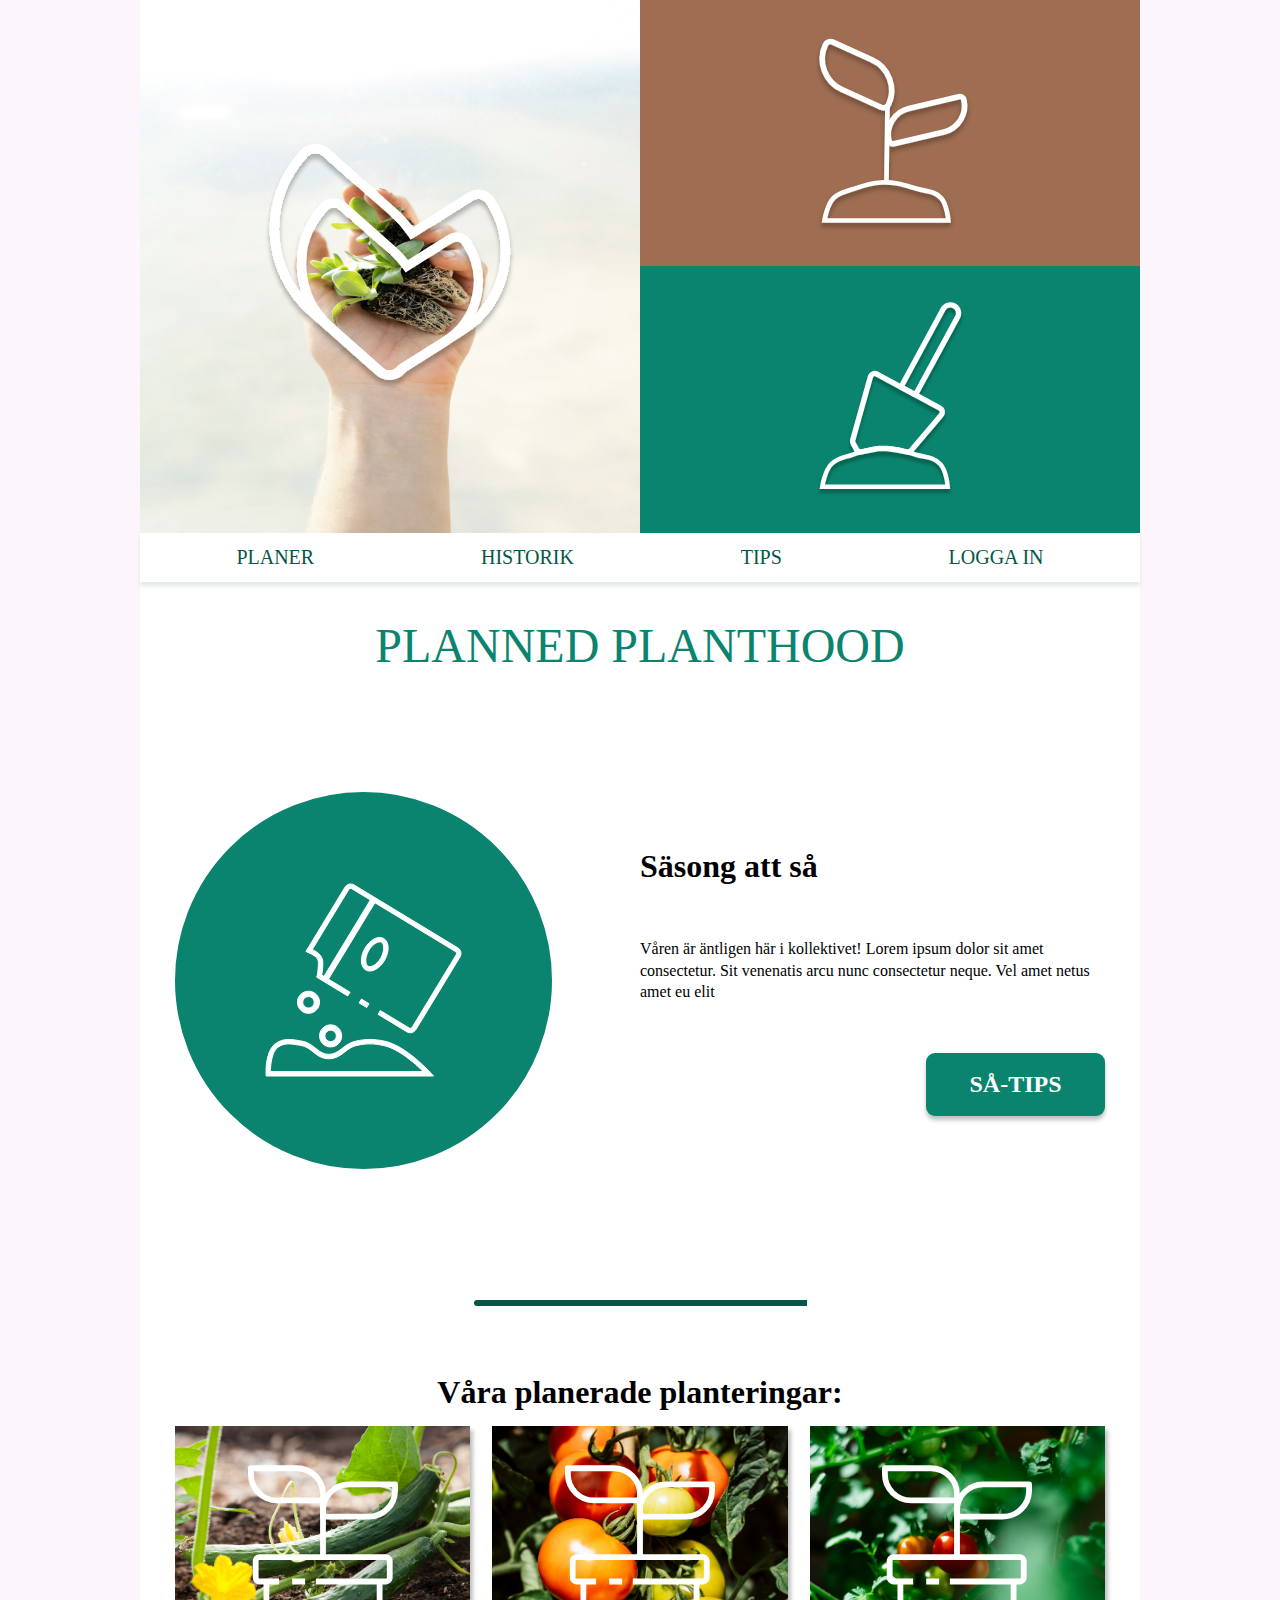
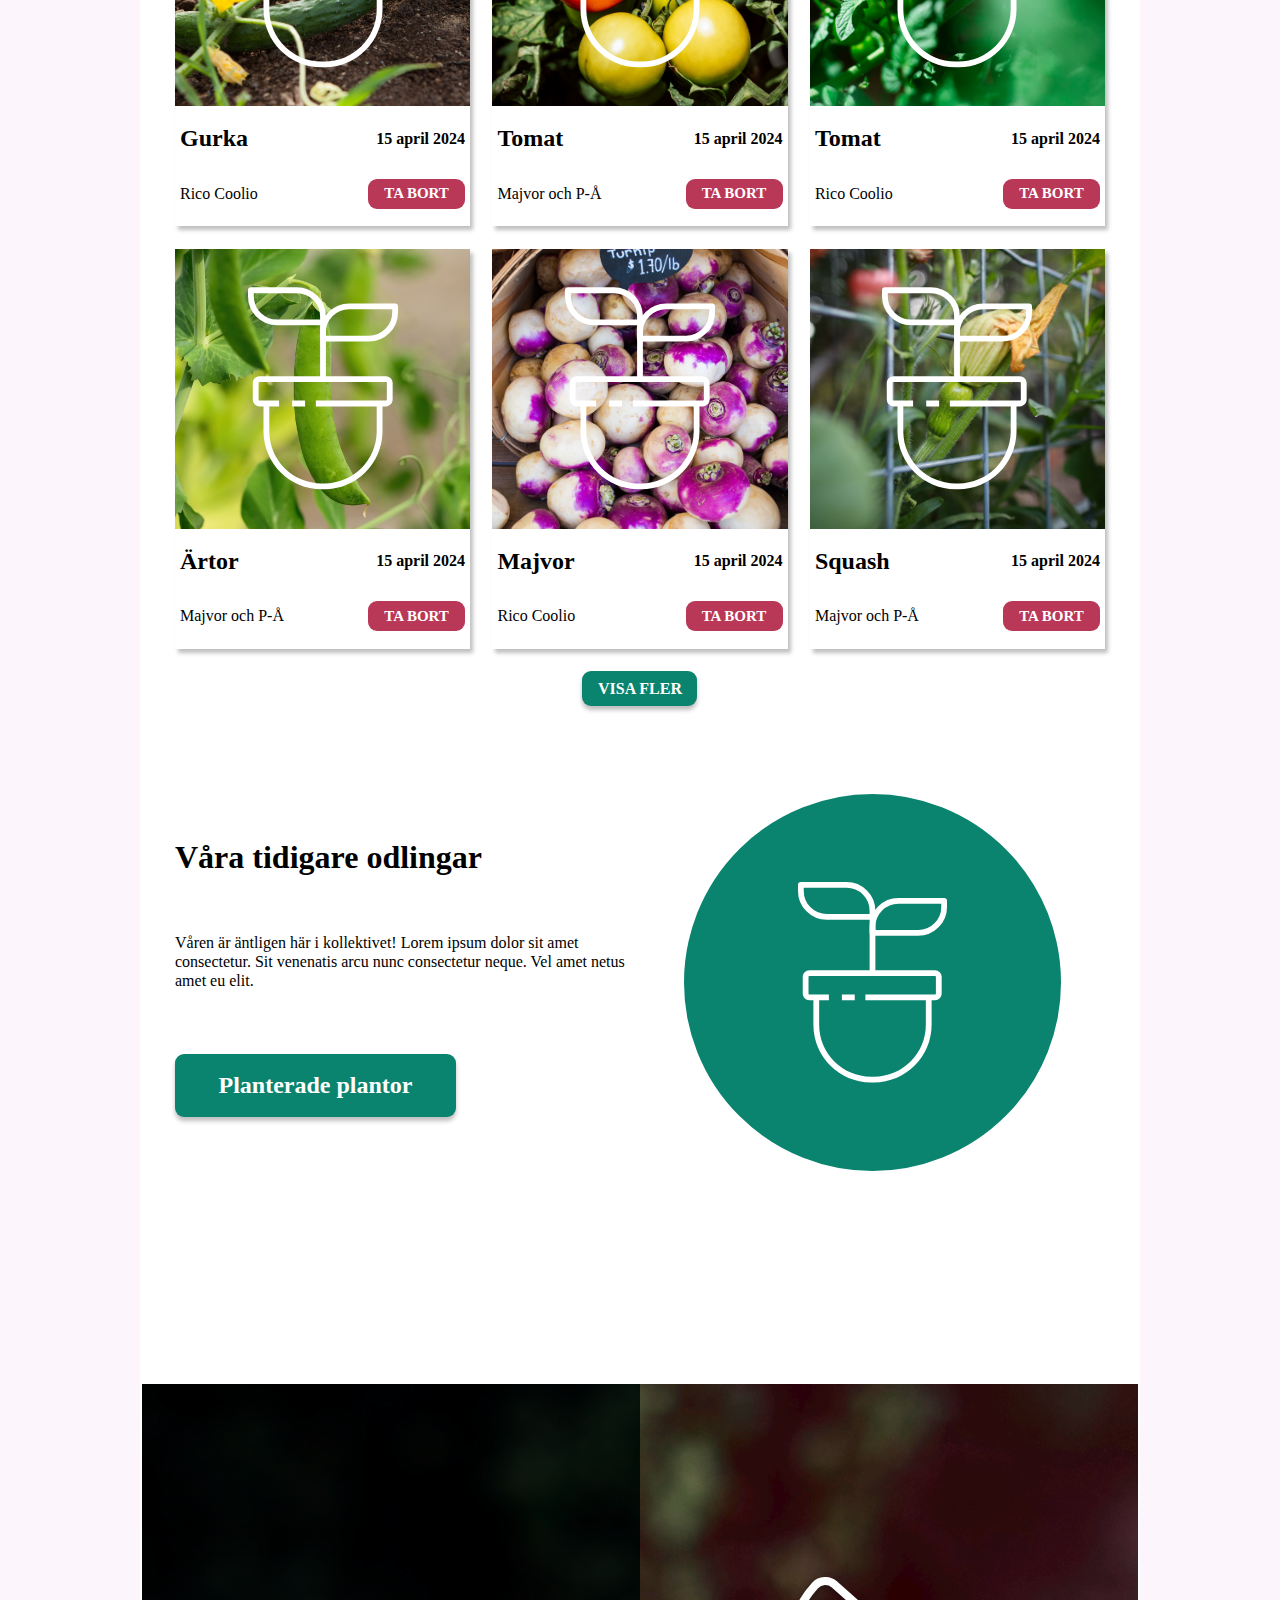
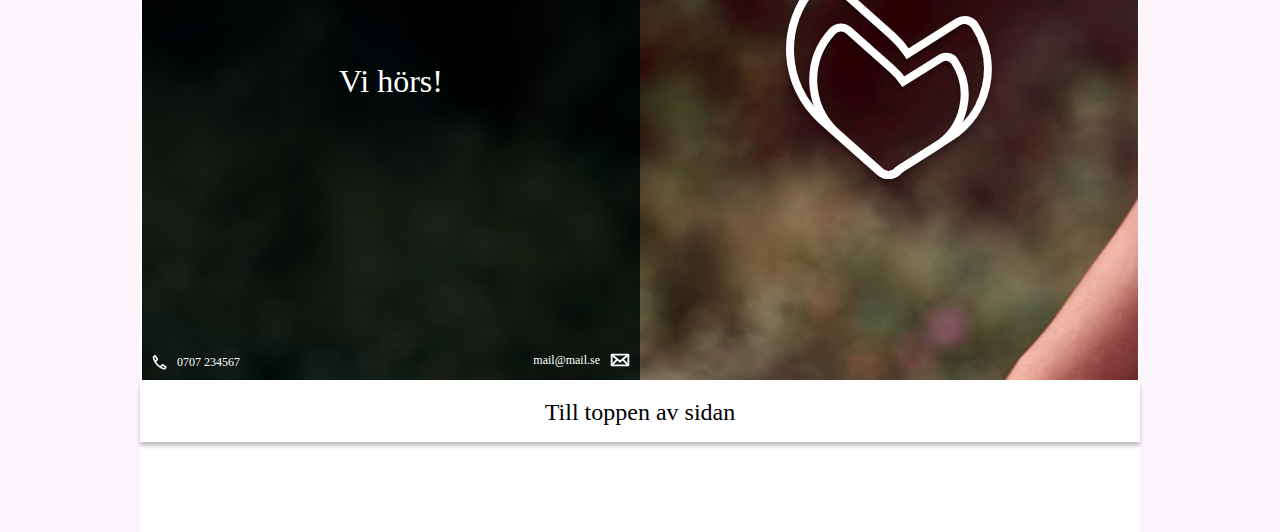
==== commit 19ee447c: "did some css changes, size of icon etc and margin in the footer" ====
--- a/index.html
+++ b/index.html
@@ -292,10 +292,11 @@
                 class="footer__phone-icon"
                 src="/assets/icons/telephone.svg"
                 alt="phone"
-              />0707 234567
+              />
+              <p class="footer__phone-number">0707 234567</p>
             </div>
             <div class="footer__mail-wrapper">
-              mail@mail.se
+              <p class="footer__mail">mail@mail.se</p>
               <img
                 class="footer__mail-icon"
                 src="/assets/icons/envelope (1).svg"
--- a/styles.css
+++ b/styles.css
@@ -2,12 +2,15 @@
 /* ocksp shadows */
 /* font fam */
 /* modifiers */
+/* måste rätta till ikonerna o de e för långt
+ifrån i slutett */
 
 * {
   box-sizing: border-box;
   padding: 0;
   margin: 0;
 }
+
 body {
   background-color: rgba(252, 246, 252, 1);
   display: flex;
@@ -43,6 +46,7 @@
   grid-row: 2/3;
   width: 100%;
   height: 100%;
+
 }
 .header__mob {
   grid-column: 4/5;
@@ -110,6 +114,9 @@
   font-weight: 500;
   line-height: 28.2px;
   text-align: center;
+
+
+
 }
 .ideas__wrapper {
   height: 80%;
@@ -132,6 +139,8 @@
   font-weight: 700;
   line-height: 21.79px;
   text-align: center;
+
+
 }
 .ideas__paragraph {
   font-family: Open Sans;
@@ -420,27 +429,32 @@
   align-self: end;
   display: flex;
   align-items: center;
-  justify-content: space-around;
+
   font-family: Maven Pro;
   font-size: 12px;
   font-weight: 400;
   line-height: 14.1px;
 }
+.footer__phone-number{
+  margin-left: 10px;
+}
 .footer__mail-wrapper {
   padding: 10px;
   color: white;
   display: flex;
   align-items: center;
-  justify-content: space-around;
+  justify-content: flex-end;
   grid-column: 3/4;
   grid-row: 3/4;
   align-self: end;
-
   font-family: Maven Pro;
   font-size: 12px;
   font-weight: 400;
   line-height: 14.1px;
 }
+.footer__mail{
+  margin-right: 10px;
+}
 .footer__phone-icon {
   width: 15px;
   height: 15px;
@@ -482,12 +496,14 @@
     grid-row: 1/3;
   }
   .header__main-img {
+ 
     grid-column: 1/5;
     grid-row: 1/5;
   }
   .header__main-icon {
     grid-column: 2/4;
     grid-row: 2/3;
+   
   }
   .header__mob-icon {
     display: none;
@@ -518,7 +534,8 @@
   }
   .ideas__content-wrapper {
     width: 50%;
-    height: 40%;
+    height: 50%;
+   
   }
   .ideas__header-two {
     align-self: flex-start;
@@ -557,7 +574,14 @@
   }
   .gallery {
     grid-template-columns: repeat(3, 1fr);
-    grid-template-rows: 0.2fr 1fr 1fr 0.2fr;
+    grid-template-rows: 0.2fr 400px 400px 0.2fr;
+  }
+  .gallery__overlay{
+ 
+    
+      width: 150px;
+      height: 205px;
+    
   }
   .one {
     grid-column: auto / span 1;
@@ -654,4 +678,7 @@
     display: flex;
     flex-direction: row-reverse;
   }
-}
+  .footer__link {
+    font-size: 24px;
+  }
+}
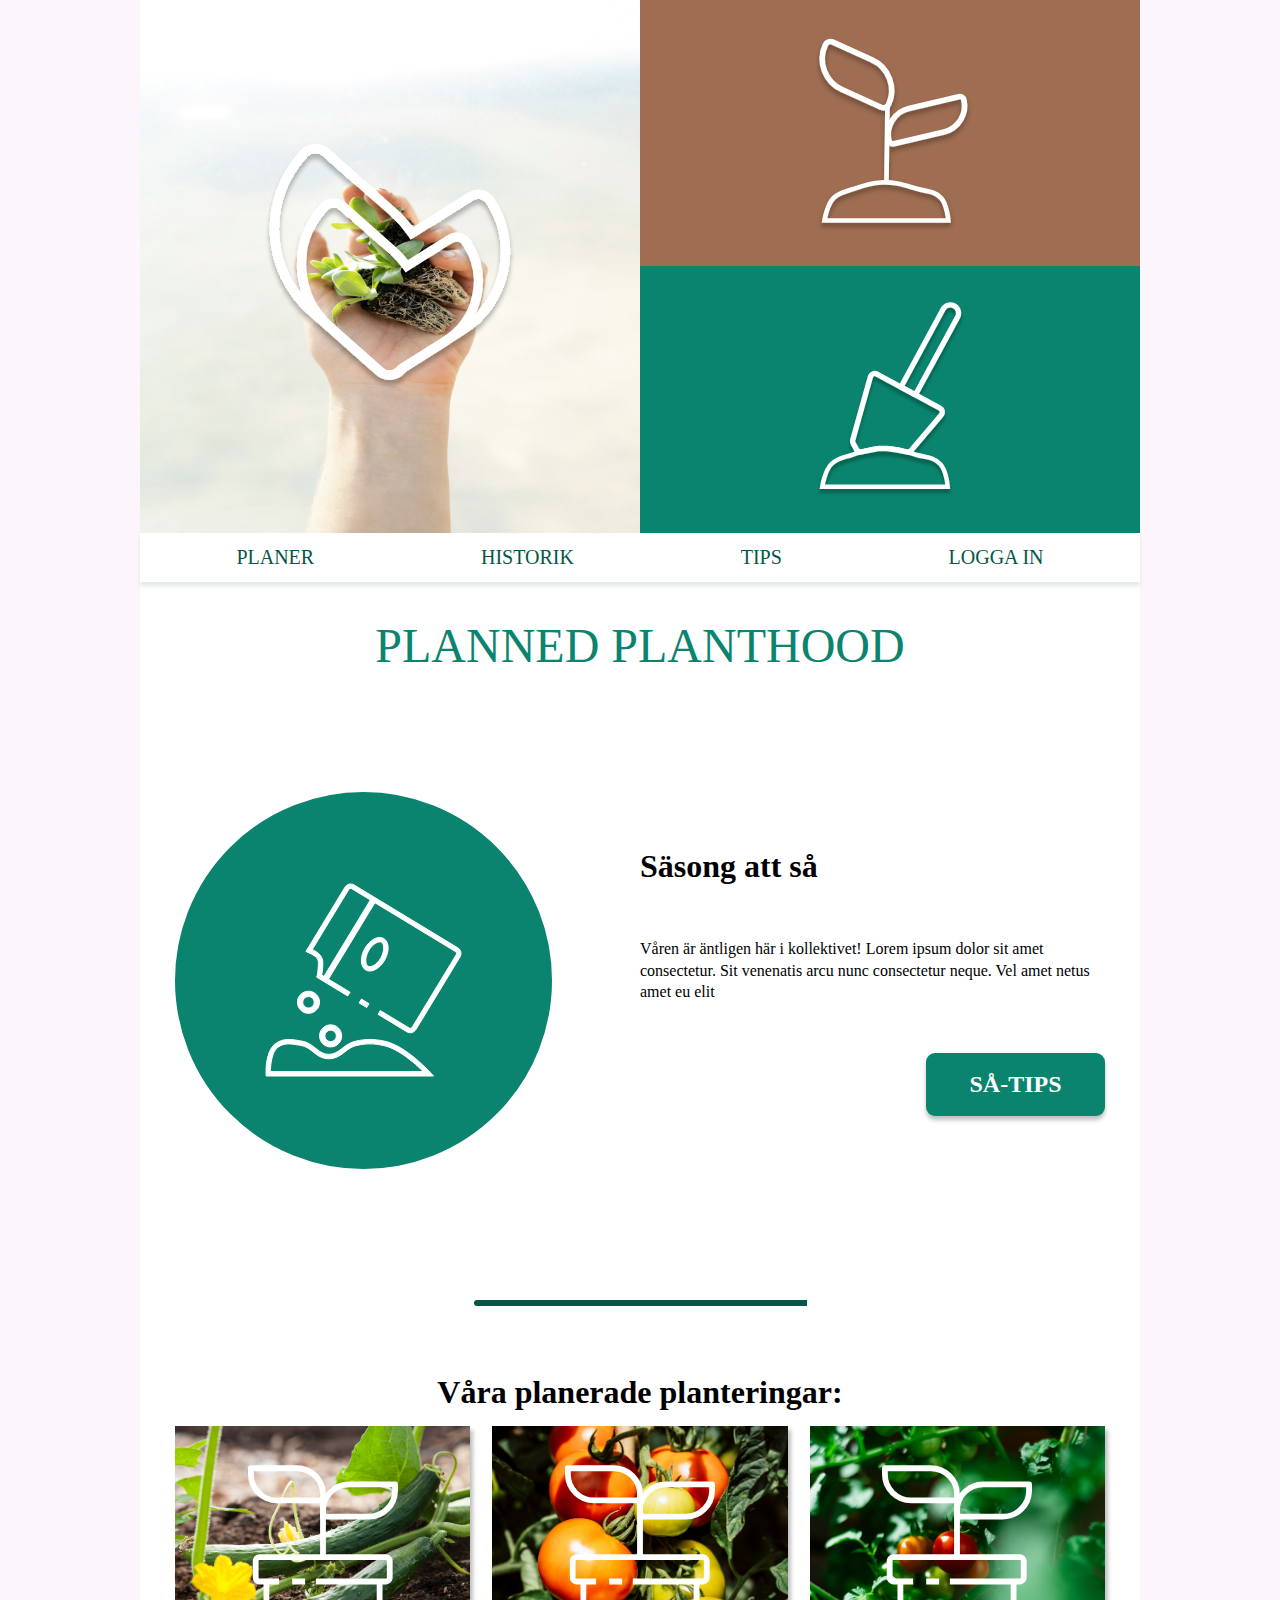
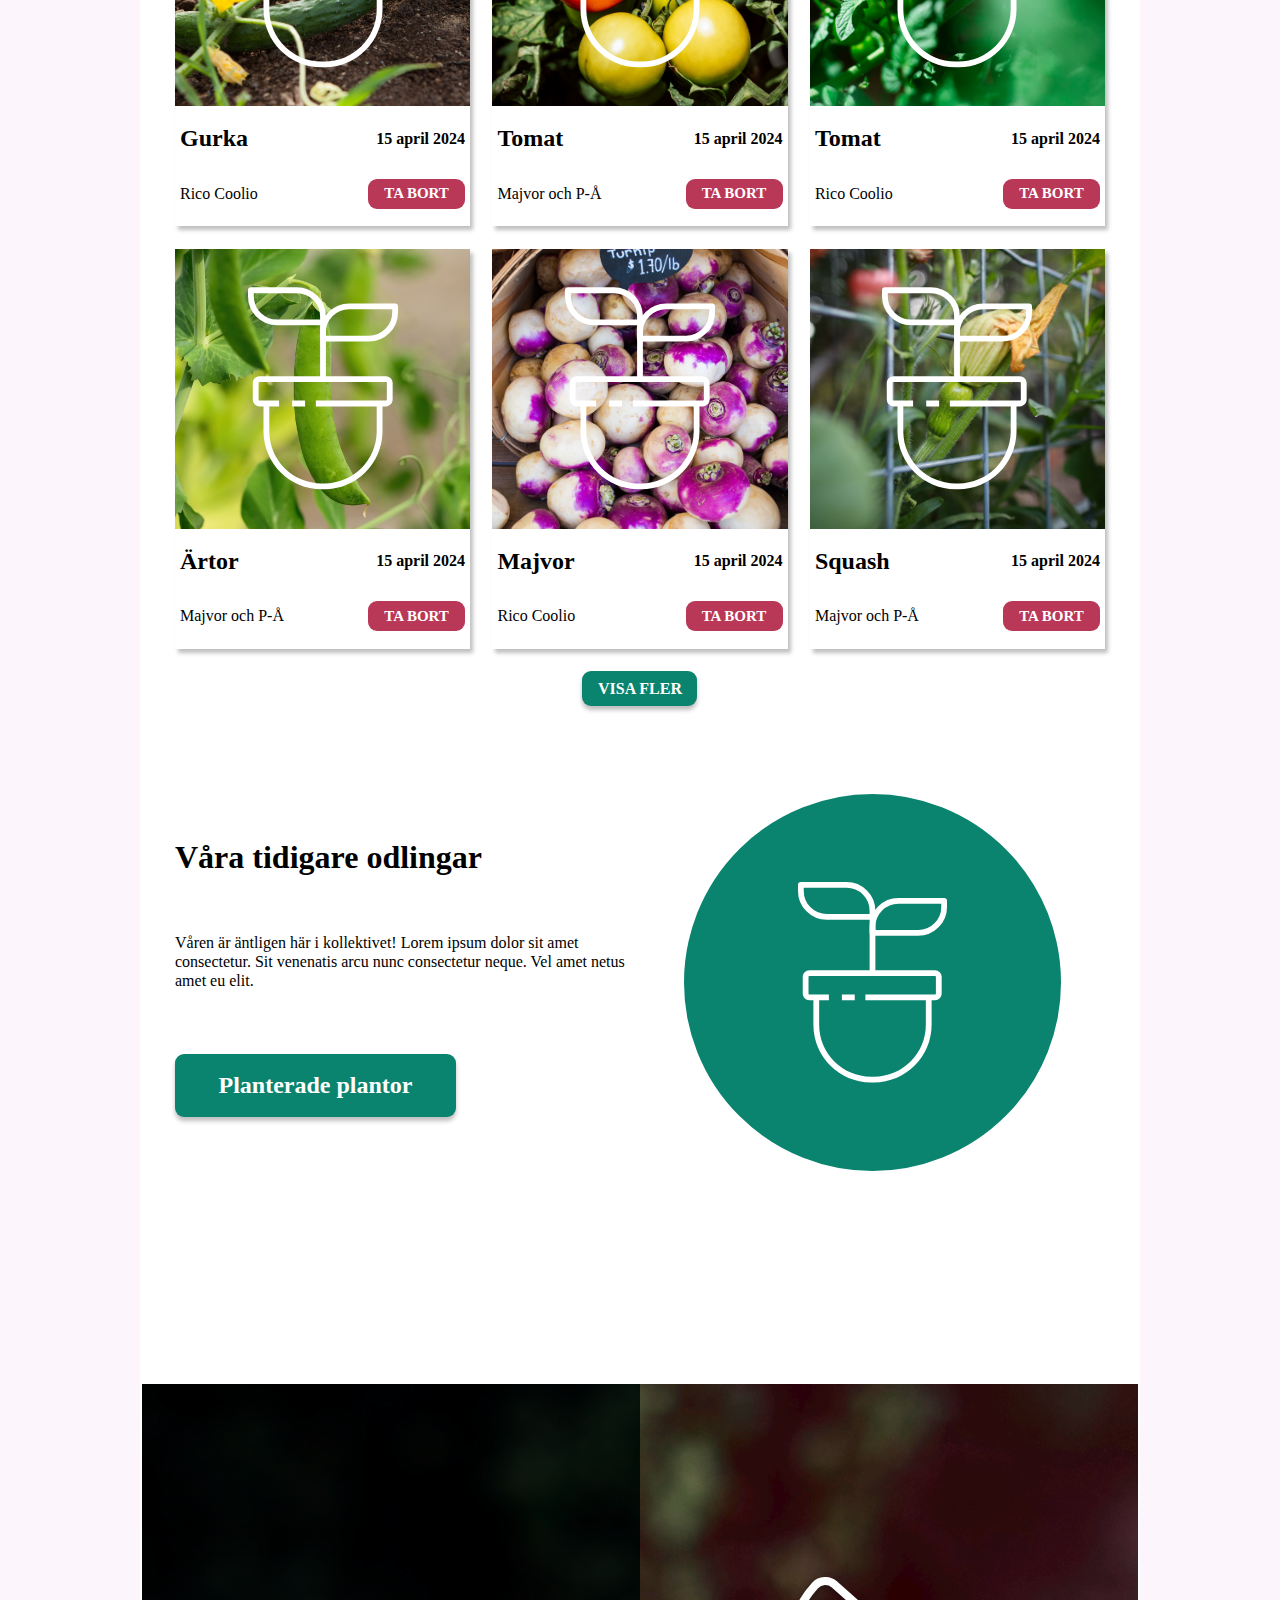
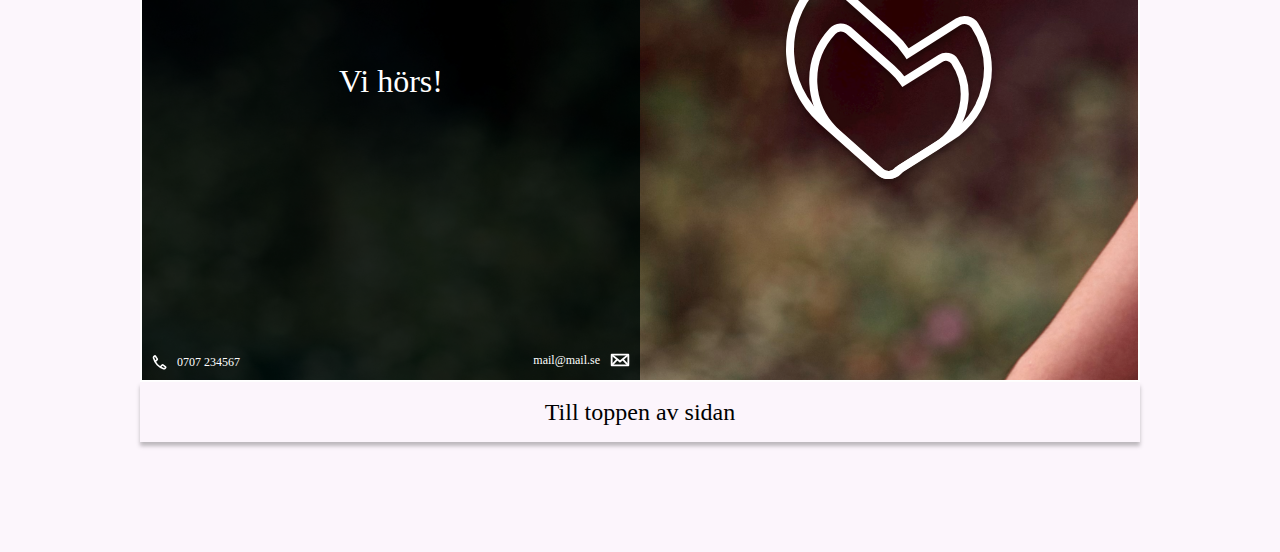
==== commit 5f760dac: "did some css changes" ====
--- a/index.html
+++ b/index.html
@@ -96,7 +96,9 @@
       <section class="gallery">
         <h2 class="gallery__header">Våra planerade planteringar:</h2>
         <div class="gallery__card one">
-          <figure class="gallery__card-img-wrapper">
+          <figure
+            class="gallery__card-img-wrapper gallery__card-img-wrapper--gurka"
+          >
             <img
               class="gallery__overlay"
               src="/assets/icons/plant.svg"
@@ -305,8 +307,10 @@
             </div>
           </div>
         </div>
-        <div class="footer__link-wrapper">
-          <a class="footer__link" href="">Till toppen av sidan</a>
+        <div class="footer__link-container">
+          <div class="footer__link-wrapper">
+            <a class="footer__link" href="">Till toppen av sidan</a>
+          </div>
         </div>
       </section>
     </div>
--- a/styles.css
+++ b/styles.css
@@ -17,8 +17,10 @@
   justify-content: center;
 }
 .wrapper {
-  max-width: 1000px;
+  width: 1000px;
   background-color: white;
+
+  /* ttta bort sen */
 }
 
 .header {
@@ -46,7 +48,6 @@
   grid-row: 2/3;
   width: 100%;
   height: 100%;
-
 }
 .header__mob {
   grid-column: 4/5;
@@ -114,9 +115,6 @@
   font-weight: 500;
   line-height: 28.2px;
   text-align: center;
-
-
-
 }
 .ideas__wrapper {
   height: 80%;
@@ -139,8 +137,6 @@
   font-weight: 700;
   line-height: 21.79px;
   text-align: center;
-
-
 }
 .ideas__paragraph {
   font-family: Open Sans;
@@ -279,6 +275,9 @@
   grid-column: 1/2;
   grid-row: 2/3;
 }
+.gallery__card-img-wrapper--gurka {
+  background-image: url(/assets/images/gurka.avif);
+}
 .two {
   grid-row: 2/3;
   grid-column: auto / span 1;
@@ -429,13 +428,12 @@
   align-self: end;
   display: flex;
   align-items: center;
-
   font-family: Maven Pro;
   font-size: 12px;
   font-weight: 400;
   line-height: 14.1px;
 }
-.footer__phone-number{
+.footer__phone-number {
   margin-left: 10px;
 }
 .footer__mail-wrapper {
@@ -452,7 +450,7 @@
   font-weight: 400;
   line-height: 14.1px;
 }
-.footer__mail{
+.footer__mail {
   margin-right: 10px;
 }
 .footer__phone-icon {
@@ -464,9 +462,10 @@
   height: 20px;
 }
 
-.footer__link-wrapper {
+.footer__link-container {
   height: 60px;
   display: flex;
+  background-color: white;
   justify-content: center;
   align-items: center;
   box-shadow: 0px 4px 4px 0px rgba(0, 0, 0, 0.25);
@@ -479,12 +478,13 @@
   font-size: 12px;
   font-weight: 400;
   line-height: 16.34px;
-  text-align: left;
 }
 
 @media screen and (min-width: 860px) {
   body {
-    height: 3732px;
+    /* height: 3732px; */
+  }
+  .wrapper {
   }
 
   .header {
@@ -496,14 +496,12 @@
     grid-row: 1/3;
   }
   .header__main-img {
- 
     grid-column: 1/5;
     grid-row: 1/5;
   }
   .header__main-icon {
     grid-column: 2/4;
     grid-row: 2/3;
-   
   }
   .header__mob-icon {
     display: none;
@@ -535,7 +533,6 @@
   .ideas__content-wrapper {
     width: 50%;
     height: 50%;
-   
   }
   .ideas__header-two {
     align-self: flex-start;
@@ -576,12 +573,9 @@
     grid-template-columns: repeat(3, 1fr);
     grid-template-rows: 0.2fr 400px 400px 0.2fr;
   }
-  .gallery__overlay{
- 
-    
-      width: 150px;
-      height: 205px;
-    
+  .gallery__overlay {
+    width: 150px;
+    height: 205px;
   }
   .one {
     grid-column: auto / span 1;
@@ -678,6 +672,24 @@
     display: flex;
     flex-direction: row-reverse;
   }
+  .footer__link-container {
+    height: 170px;
+    display: flex;
+    width: 100%;
+    box-shadow: none;
+    align-items: self-start;
+    background-color: rgba(252, 245, 252, 1);
+  }
+
+  .footer__link-wrapper {
+    width: 100%;
+    box-shadow: 0px 4px 4px 0px rgba(0, 0, 0, 0.25);
+    display: flex;
+    justify-content: center;
+    align-items: center;
+
+    height: 60px;
+  }
   .footer__link {
     font-size: 24px;
   }
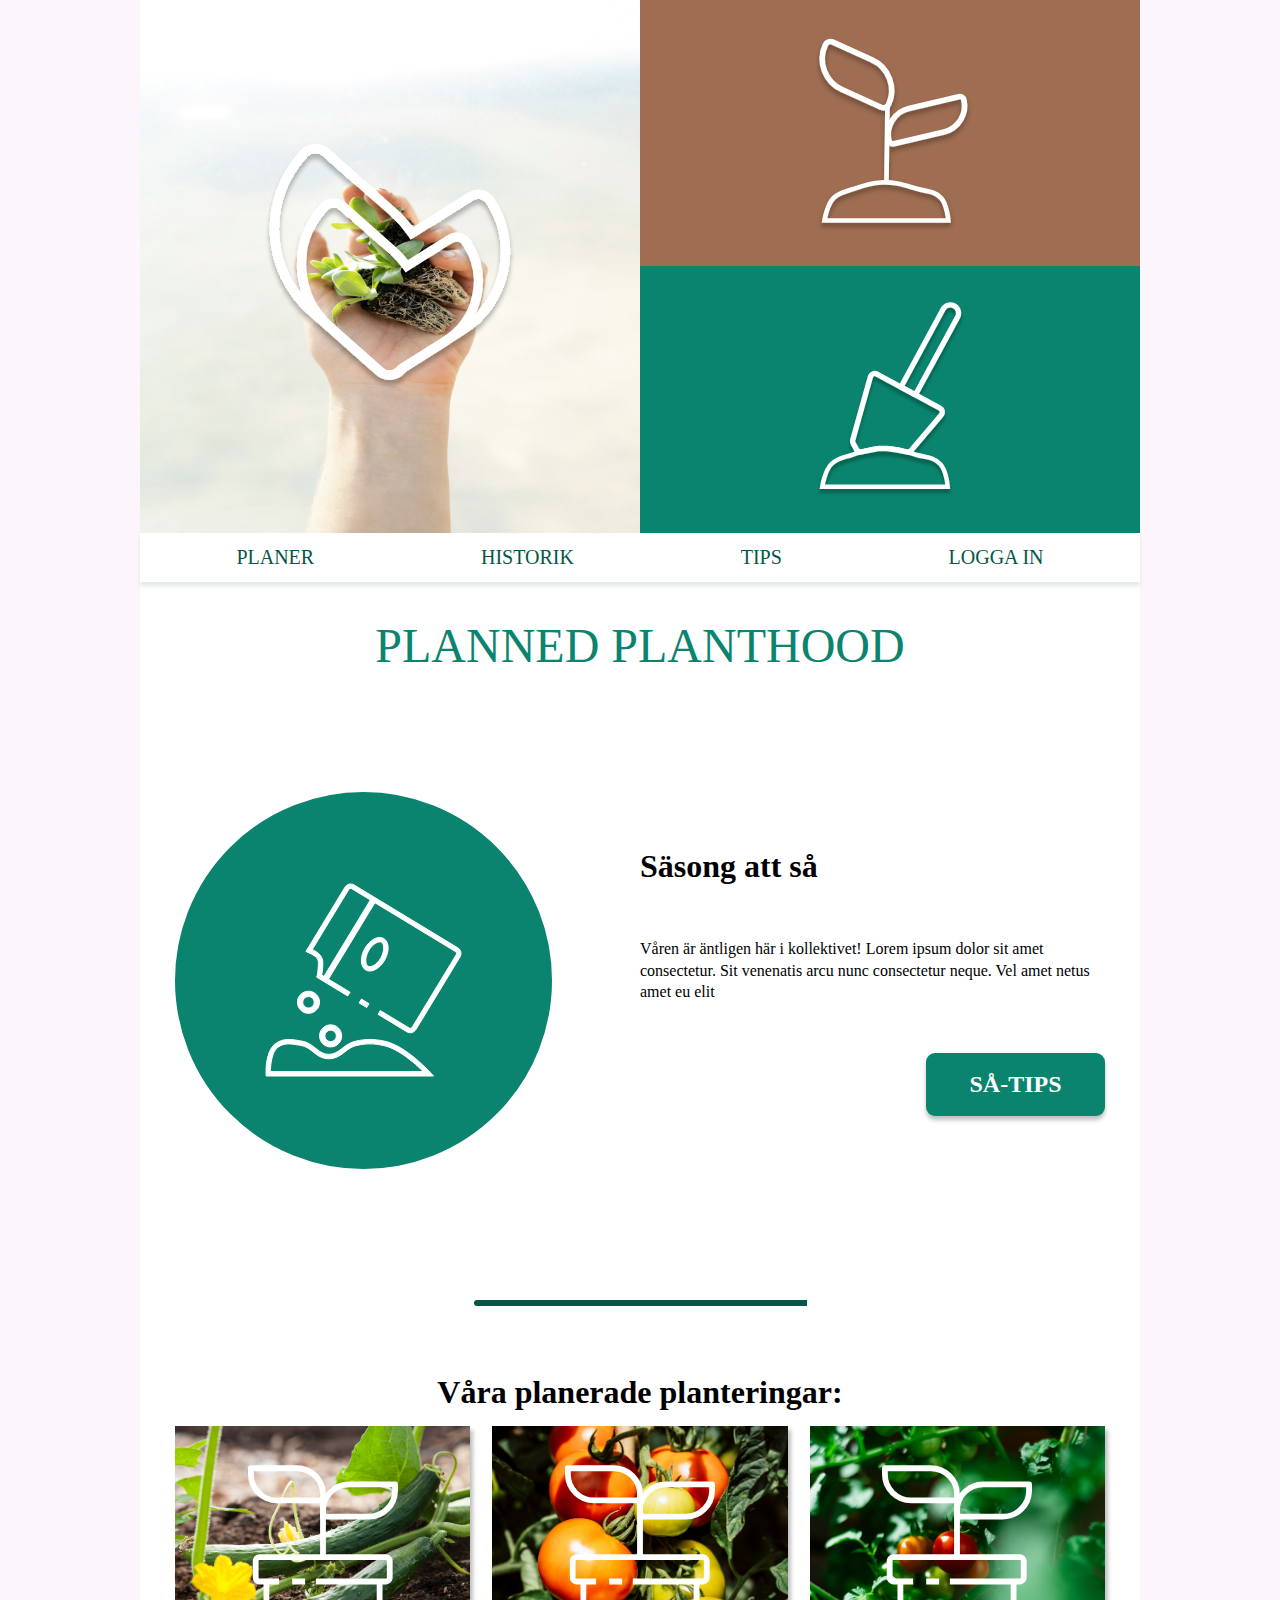
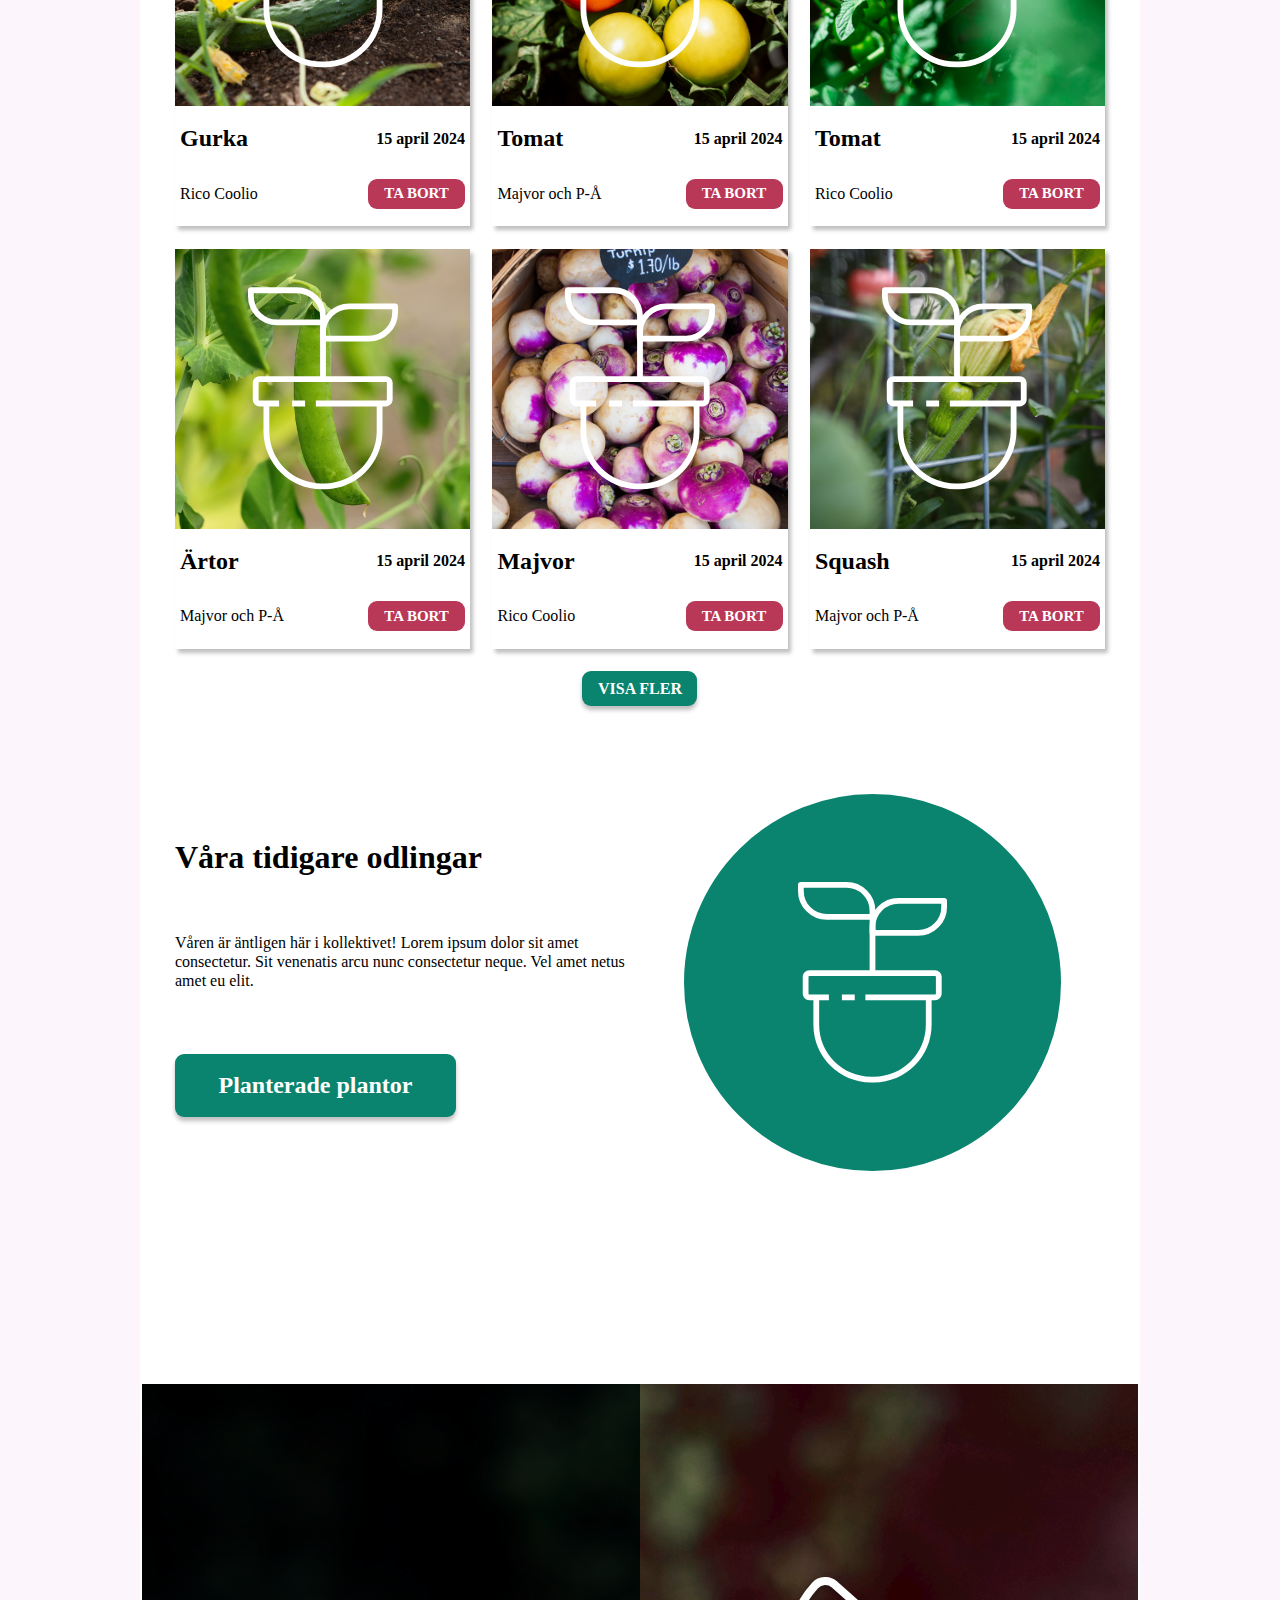
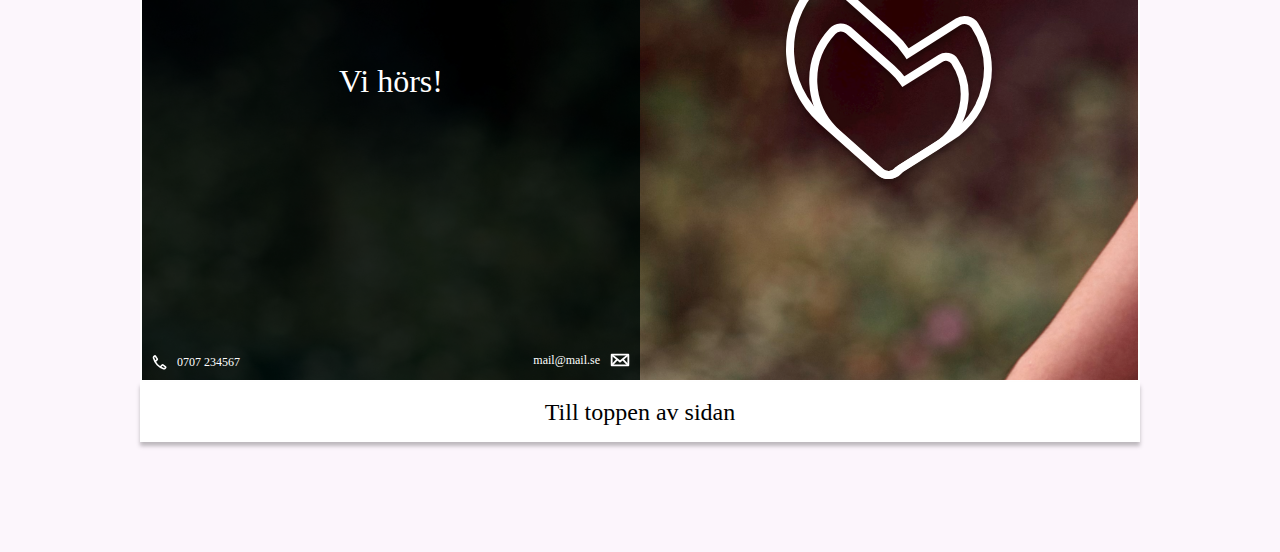
==== commit d4f6e815: "did some last styling and fixed the button in the form" ====
--- a/index.html
+++ b/index.html
@@ -7,7 +7,7 @@
     <title>Planned Planthood</title>
   </head>
   <body>
-    <div class="wrapper">
+    <div id="top-index" class="wrapper">
       <!-- first section -->
       <header class="header">
         <section class="header__main-wrapper">
@@ -22,11 +22,12 @@
             alt="logo"
           />
           <nav class="header__mob">
-            <img
-              class="header__mob-icon"
-              src="/assets/icons/burgir.svg"
-              alt="hamburger"
-            />
+            <a class="header__mob__link" href="/mina_sidor.html">
+              <img
+                class="header__mob-icon"
+                src="/assets/icons/burgir.svg"
+                alt="hamburger"
+            /></a>
           </nav>
         </section>
 
@@ -62,7 +63,7 @@
           </ul>
           <ul class="header__large-nav-list">
             <li class="header__large-list-item">
-              <a class="header__large-link" href="">LOGGA IN</a>
+              <a class="header__large-link" href="/mina_sidor.html">LOGGA IN</a>
             </li>
           </ul>
         </nav>
@@ -309,7 +310,7 @@
         </div>
         <div class="footer__link-container">
           <div class="footer__link-wrapper">
-            <a class="footer__link" href="">Till toppen av sidan</a>
+            <a class="footer__link" href="#top-index">Till toppen av sidan</a>
           </div>
         </div>
       </section>
--- a/styles.css
+++ b/styles.css
@@ -1,10 +1,4 @@
-/* fixa alt till bilder */
-/* ocksp shadows */
-/* font fam */
-/* modifiers */
-/* måste rätta till ikonerna o de e för långt
-ifrån i slutett */
-
+/* modefiers */
 * {
   box-sizing: border-box;
   padding: 0;
@@ -19,8 +13,6 @@
 .wrapper {
   width: 1000px;
   background-color: white;
-
-  /* ttta bort sen */
 }
 
 .header {
@@ -37,7 +29,6 @@
   grid-template-rows: repeat(3, 1fr) auto;
 }
 .header__main-img {
-  /* fixa bilden sen */
   grid-column: 1/5;
   grid-row: 1/5;
   height: 100%;
@@ -143,6 +134,8 @@
   font-size: 14px;
   font-weight: 400;
   line-height: 19.07px;
+  text-align: center;
+  max-width: 70%;
   text-align: center;
 }
 .ideas__btn {
@@ -371,6 +364,8 @@
   font-size: 14px;
   font-weight: 400;
   line-height: 19.07px;
+  max-width: 70%;
+  text-align: center;
 }
 .history__btn {
   width: 179px;
@@ -481,9 +476,6 @@
 }
 
 @media screen and (min-width: 860px) {
-  body {
-    /* height: 3732px; */
-  }
   .wrapper {
   }
 
@@ -540,9 +532,10 @@
     line-height: 43.58px;
   }
   .ideas__paragraph {
+    max-width: none;
+    text-align: left;
     font-size: 16px;
     line-height: 21.79px;
-    text-align: left;
   }
   .ideas__btn {
     align-self: flex-end;
@@ -652,6 +645,8 @@
   }
   .history__paragraph {
     font-size: 16px;
+    max-width: none;
+    text-align: left;
   }
   .history__btn {
     width: 281px;
@@ -683,11 +678,11 @@
 
   .footer__link-wrapper {
     width: 100%;
+    background-color: white;
     box-shadow: 0px 4px 4px 0px rgba(0, 0, 0, 0.25);
     display: flex;
     justify-content: center;
     align-items: center;
-
     height: 60px;
   }
   .footer__link {
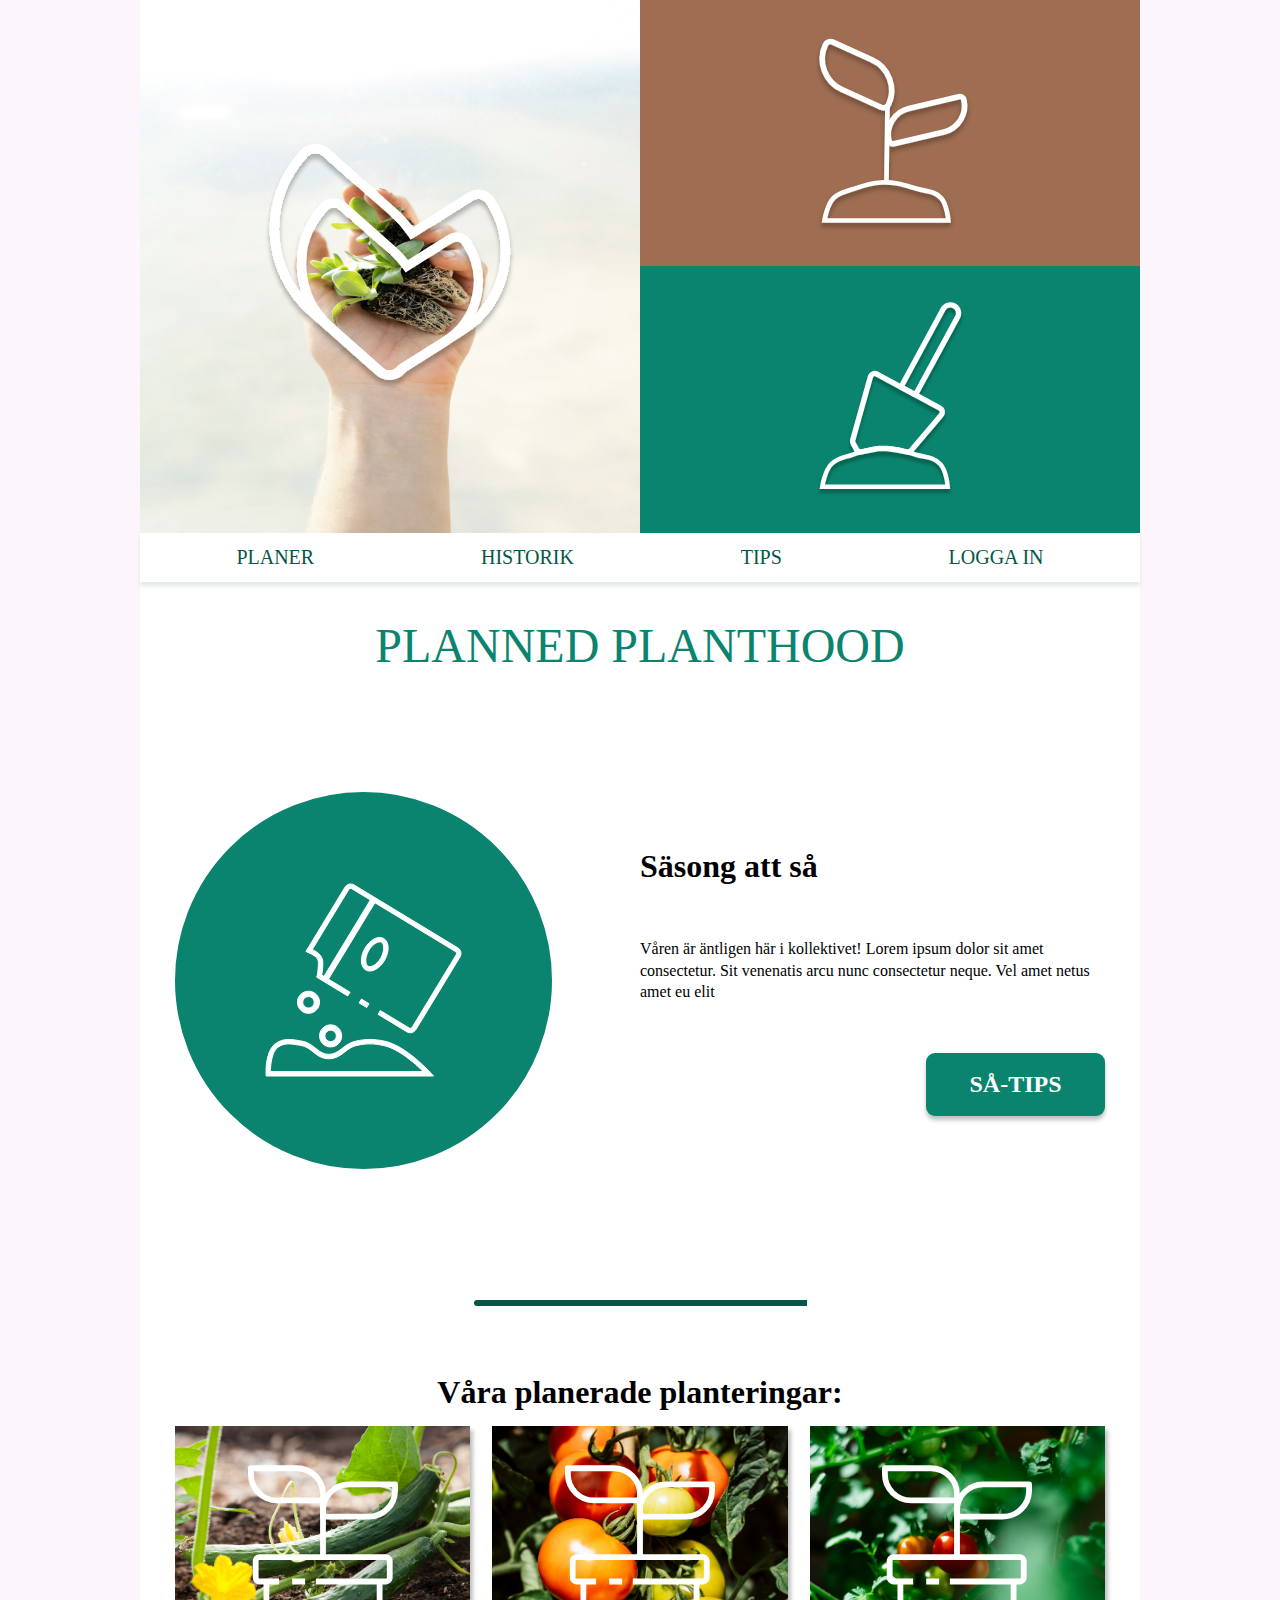
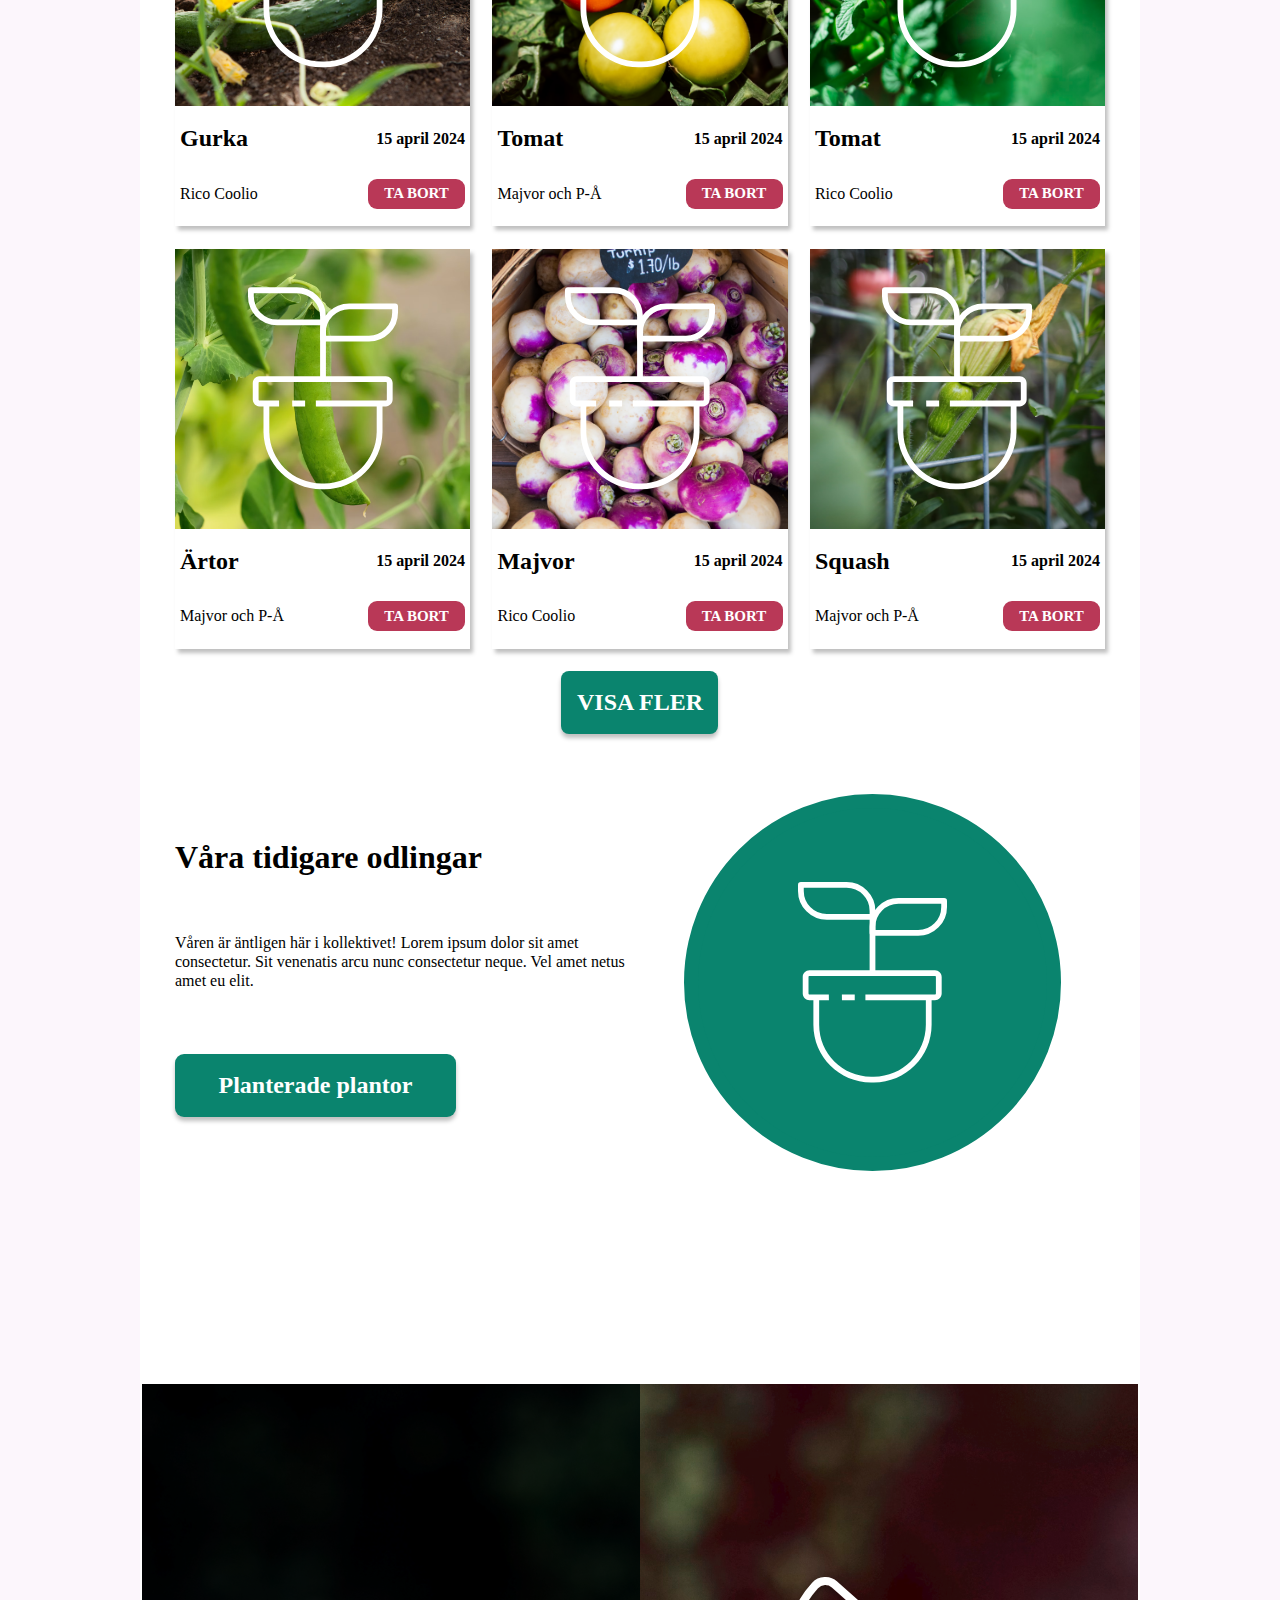
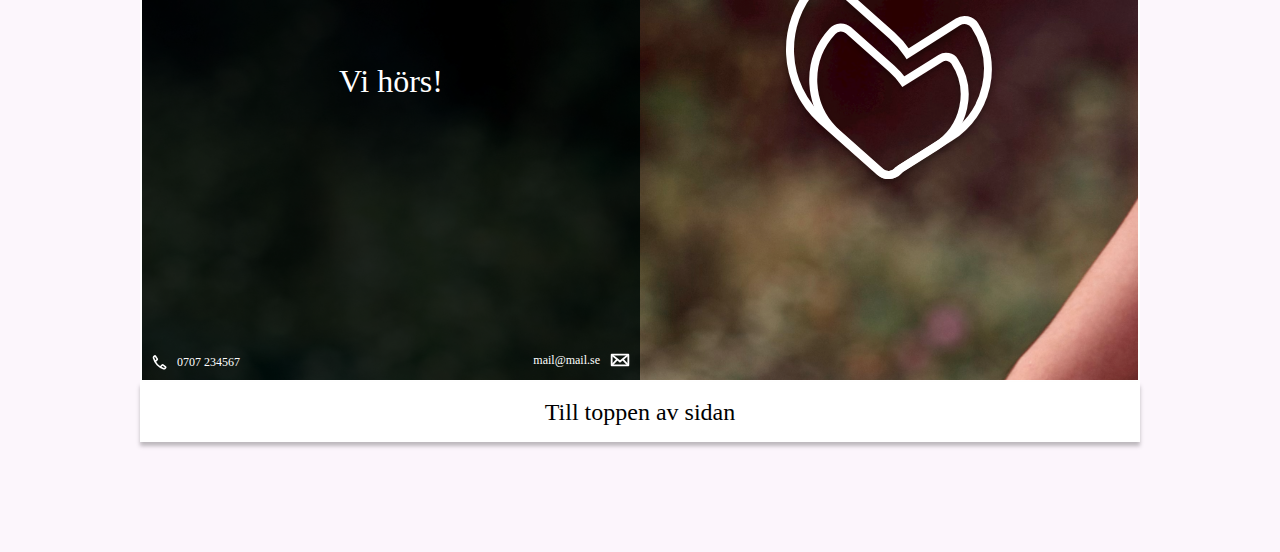
==== commit c579b81a: "did the finale things of the project, instead of divs did sections" ====
--- a/index.html
+++ b/index.html
@@ -7,8 +7,7 @@
     <title>Planned Planthood</title>
   </head>
   <body>
-    <div id="top-index" class="wrapper">
-      <!-- first section -->
+    <section id="top-index" class="wrapper">
       <header class="header">
         <section class="header__main-wrapper">
           <img
@@ -30,7 +29,6 @@
             /></a>
           </nav>
         </section>
-
         <section class="header__seeding-wrapper">
           <img
             class="header__seeding-img"
@@ -71,8 +69,8 @@
       <!-- second section -->
       <section class="ideas">
         <h1 class="ideas__header-one">PLANNED PLANTHOOD</h1>
-        <div class="ideas__wrapper">
-          <div class="ideas__content-wrapper">
+        <section class="ideas__wrapper">
+          <section class="ideas__content-wrapper">
             <h3 class="ideas__header-two">Säsong att så</h3>
             <p class="ideas__paragraph">
               Våren är äntligen här i kollektivet! Lorem ipsum dolor sit amet
@@ -80,8 +78,7 @@
               netus amet eu elit
             </p>
             <button class="ideas__btn">SÅ-TIPS</button>
-          </div>
-
+          </section>
           <figure class="ideas__icon-wrapper">
             <img
               class="ideas__icon"
@@ -89,14 +86,13 @@
               alt="seeding-icon"
             />
           </figure>
-        </div>
-
-        <div class="ideas__divider"></div>
+        </section>
+        <section class="ideas__divider"></section>
       </section>
       <!-- third section -->
       <section class="gallery">
         <h2 class="gallery__header">Våra planerade planteringar:</h2>
-        <div class="gallery__card one">
+        <section class="gallery__card one">
           <figure
             class="gallery__card-img-wrapper gallery__card-img-wrapper--gurka"
           >
@@ -106,13 +102,12 @@
               alt="overlay-icon"
             />
           </figure>
-
-          <div class="gallery__info-container">
-            <div class="gallery__top-section-wrapper">
+          <section class="gallery__info-container">
+            <section class="gallery__top-section-wrapper">
               <h3 class="gallery__card-item">Gurka</h3>
               <p class="gallery__card-date">15 april 2024</p>
-            </div>
-            <div class="gallery__lower-section-wrapper">
+            </section>
+            <section class="gallery__lower-section-wrapper">
               <p class="gallery__card-name">Rico Coolio</p>
               <img
                 class="gallery__card-icon"
@@ -120,10 +115,10 @@
                 alt="trash"
               />
               <button class="gallery__btn-trash">TA BORT</button>
-            </div>
-          </div>
-        </div>
-        <div class="gallery__card two">
+            </section>
+          </section>
+        </section>
+        <section class="gallery__card two">
           <figure
             class="gallery__card-img-wrapper gallery__card-img-wrapper--tomater"
           >
@@ -133,13 +128,12 @@
               alt="overlay-icon"
             />
           </figure>
-
-          <div class="gallery__info-container">
-            <div class="gallery__top-section-wrapper">
+          <section class="gallery__info-container">
+            <section class="gallery__top-section-wrapper">
               <h3 class="gallery__card-item">Tomat</h3>
               <p class="gallery__card-date">15 april 2024</p>
-            </div>
-            <div class="gallery__lower-section-wrapper">
+            </section>
+            <section class="gallery__lower-section-wrapper">
               <p class="gallery__card-name">Majvor och P-Å</p>
               <img
                 class="gallery__card-icon"
@@ -147,10 +141,10 @@
                 alt="trash"
               />
               <button class="gallery__btn-trash">TA BORT</button>
-            </div>
-          </div>
-        </div>
-        <div class="gallery__card three">
+            </section>
+          </section>
+        </section>
+        <section class="gallery__card three">
           <figure
             class="gallery__card-img-wrapper gallery__card-img-wrapper--cherry"
           >
@@ -160,13 +154,12 @@
               alt="overlay-icon"
             />
           </figure>
-
-          <div class="gallery__info-container">
-            <div class="gallery__top-section-wrapper">
+          <section class="gallery__info-container">
+            <section class="gallery__top-section-wrapper">
               <h3 class="gallery__card-item">Tomat</h3>
               <p class="gallery__card-date">15 april 2024</p>
-            </div>
-            <div class="gallery__lower-section-wrapper">
+            </section>
+            <section class="gallery__lower-section-wrapper">
               <p class="gallery__card-name">Rico Coolio</p>
               <img
                 class="gallery__card-icon"
@@ -174,10 +167,10 @@
                 alt="trash"
               />
               <button class="gallery__btn-trash">TA BORT</button>
-            </div>
-          </div>
-        </div>
-        <div class="gallery__card four">
+            </section>
+          </section>
+        </section>
+        <section class="gallery__card four">
           <figure
             class="gallery__card-img-wrapper gallery__card-img-wrapper--ärtor"
           >
@@ -187,13 +180,12 @@
               alt="overlay-icon"
             />
           </figure>
-
-          <div class="gallery__info-container">
-            <div class="gallery__top-section-wrapper">
+          <section class="gallery__info-container">
+            <section class="gallery__top-section-wrapper">
               <h3 class="gallery__card-item">Ärtor</h3>
               <p class="gallery__card-date">15 april 2024</p>
-            </div>
-            <div class="gallery__lower-section-wrapper">
+            </section>
+            <section class="gallery__lower-section-wrapper">
               <p class="gallery__card-name">Majvor och P-Å</p>
               <img
                 class="gallery__card-icon"
@@ -201,10 +193,10 @@
                 alt="trash"
               />
               <button class="gallery__btn-trash">TA BORT</button>
-            </div>
-          </div>
-        </div>
-        <div class="gallery__card five">
+            </section>
+          </section>
+        </section>
+        <section class="gallery__card five">
           <figure
             class="gallery__card-img-wrapper gallery__card-img-wrapper--majrova"
           >
@@ -214,13 +206,12 @@
               alt="overlay-icon"
             />
           </figure>
-
-          <div class="gallery__info-container">
-            <div class="gallery__top-section-wrapper">
+          <section class="gallery__info-container">
+            <section class="gallery__top-section-wrapper">
               <h3 class="gallery__card-item">Majvor</h3>
               <p class="gallery__card-date">15 april 2024</p>
-            </div>
-            <div class="gallery__lower-section-wrapper">
+            </section>
+            <section class="gallery__lower-section-wrapper">
               <p class="gallery__card-name">Rico Coolio</p>
               <img
                 class="gallery__card-icon"
@@ -228,10 +219,10 @@
                 alt="trash"
               />
               <button class="gallery__btn-trash">TA BORT</button>
-            </div>
-          </div>
-        </div>
-        <div class="gallery__card six">
+            </section>
+          </section>
+        </section>
+        <section class="gallery__card six">
           <figure
             class="gallery__card-img-wrapper gallery__card-img-wrapper--squash"
           >
@@ -241,13 +232,12 @@
               alt="overlay-icon"
             />
           </figure>
-
-          <div class="gallery__info-container">
-            <div class="gallery__top-section-wrapper">
+          <section class="gallery__info-container">
+            <section class="gallery__top-section-wrapper">
               <h3 class="gallery__card-item">Squash</h3>
               <p class="gallery__card-date">15 april 2024</p>
-            </div>
-            <div class="gallery__lower-section-wrapper">
+            </section>
+            <section class="gallery__lower-section-wrapper">
               <p class="gallery__card-name">Majvor och P-Å</p>
               <img
                 class="gallery__card-icon"
@@ -255,23 +245,22 @@
                 alt="trash"
               />
               <button class="gallery__btn-trash">TA BORT</button>
-            </div>
-          </div>
-        </div>
-
+            </section>
+          </section>
+        </section>
         <button class="gallery__btn">VISA FLER</button>
       </section>
 
       <!-- fourth section -->
       <section class="history">
-        <div class="history_icon-wrapper">
+        <section class="history_icon-wrapper">
           <img
             class="history__icon"
             src="/assets/icons/plant.svg"
             alt="plant-icon"
           />
-        </div>
-        <div class="history__content-wrapper">
+        </section>
+        <section class="history__content-wrapper">
           <h3 class="history__header">Våra tidigare odlingar</h3>
           <p class="history__paragraph">
             Våren är äntligen här i kollektivet! Lorem ipsum dolor sit amet
@@ -279,41 +268,41 @@
             netus amet eu elit.
           </p>
           <button class="history__btn">Planterade plantor</button>
-        </div>
+        </section>
       </section>
 
       <!-- fifth section -->
       <section class="footer">
-        <div class="footer__wrapper">
-          <div class="footer__big-icon">
+        <section class="footer__wrapper">
+          <section class="footer__big-icon">
             <img src="/assets/icons/Logo.svg" alt="logo" />
-          </div>
-          <div class="footer__text-wrapper">
+          </section>
+          <section class="footer__text-wrapper">
             <h1 class="footer__text">Vi hörs!</h1>
-            <div class="footer__phone-wrapper">
+            <section class="footer__phone-wrapper">
               <img
                 class="footer__phone-icon"
                 src="/assets/icons/telephone.svg"
                 alt="phone"
               />
               <p class="footer__phone-number">0707 234567</p>
-            </div>
-            <div class="footer__mail-wrapper">
+            </section>
+            <section class="footer__mail-wrapper">
               <p class="footer__mail">mail@mail.se</p>
               <img
                 class="footer__mail-icon"
                 src="/assets/icons/envelope (1).svg"
                 alt="envelope"
               />
-            </div>
-          </div>
-        </div>
-        <div class="footer__link-container">
-          <div class="footer__link-wrapper">
+            </section>
+          </section>
+        </section>
+        <section class="footer__link-container">
+          <section class="footer__link-wrapper">
             <a class="footer__link" href="#top-index">Till toppen av sidan</a>
-          </div>
-        </div>
+          </section>
+        </section>
       </section>
-    </div>
+    </section>
   </body>
 </html>
--- a/styles.css
+++ b/styles.css
@@ -1,4 +1,3 @@
-/* modefiers */
 * {
   box-sizing: border-box;
   padding: 0;
@@ -329,7 +328,7 @@
   display: flex;
   flex-direction: column;
   align-items: center;
-  justify-content: space-evenly;
+  justify-content: center;
 }
 .history_icon-wrapper {
   margin: 0 auto;
@@ -476,9 +475,6 @@
 }
 
 @media screen and (min-width: 860px) {
-  .wrapper {
-  }
-
   .header {
     grid-template-columns: repeat(2, 1fr);
     grid-template-rows: repeat(2, 1fr);
@@ -623,6 +619,12 @@
   .gallery__btn {
     grid-column: 2/3;
     align-self: end;
+    width: 157px;
+    height: 63px;
+    border-radius: 8px;
+    font-size: 24px;
+    font-weight: 600;
+    line-height: 32.68px;
   }
   /* fourth section */
   .history {
